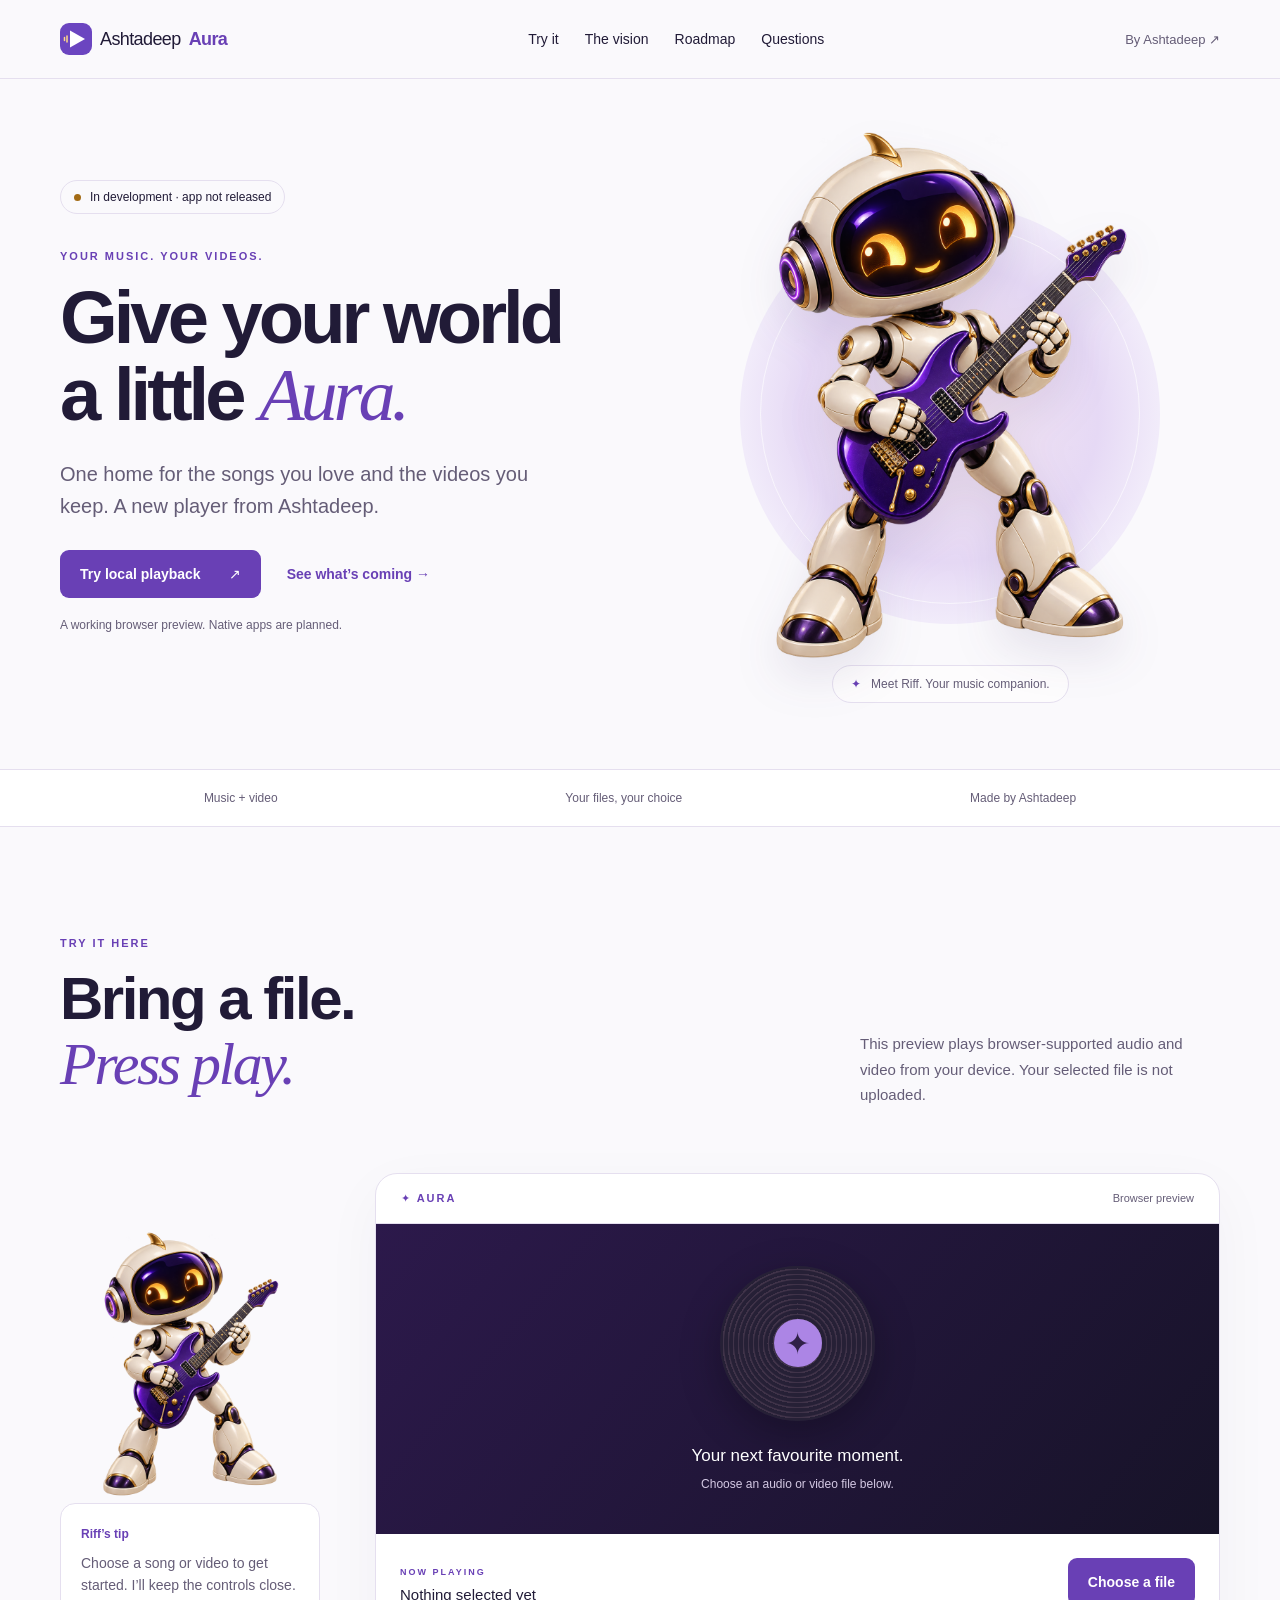
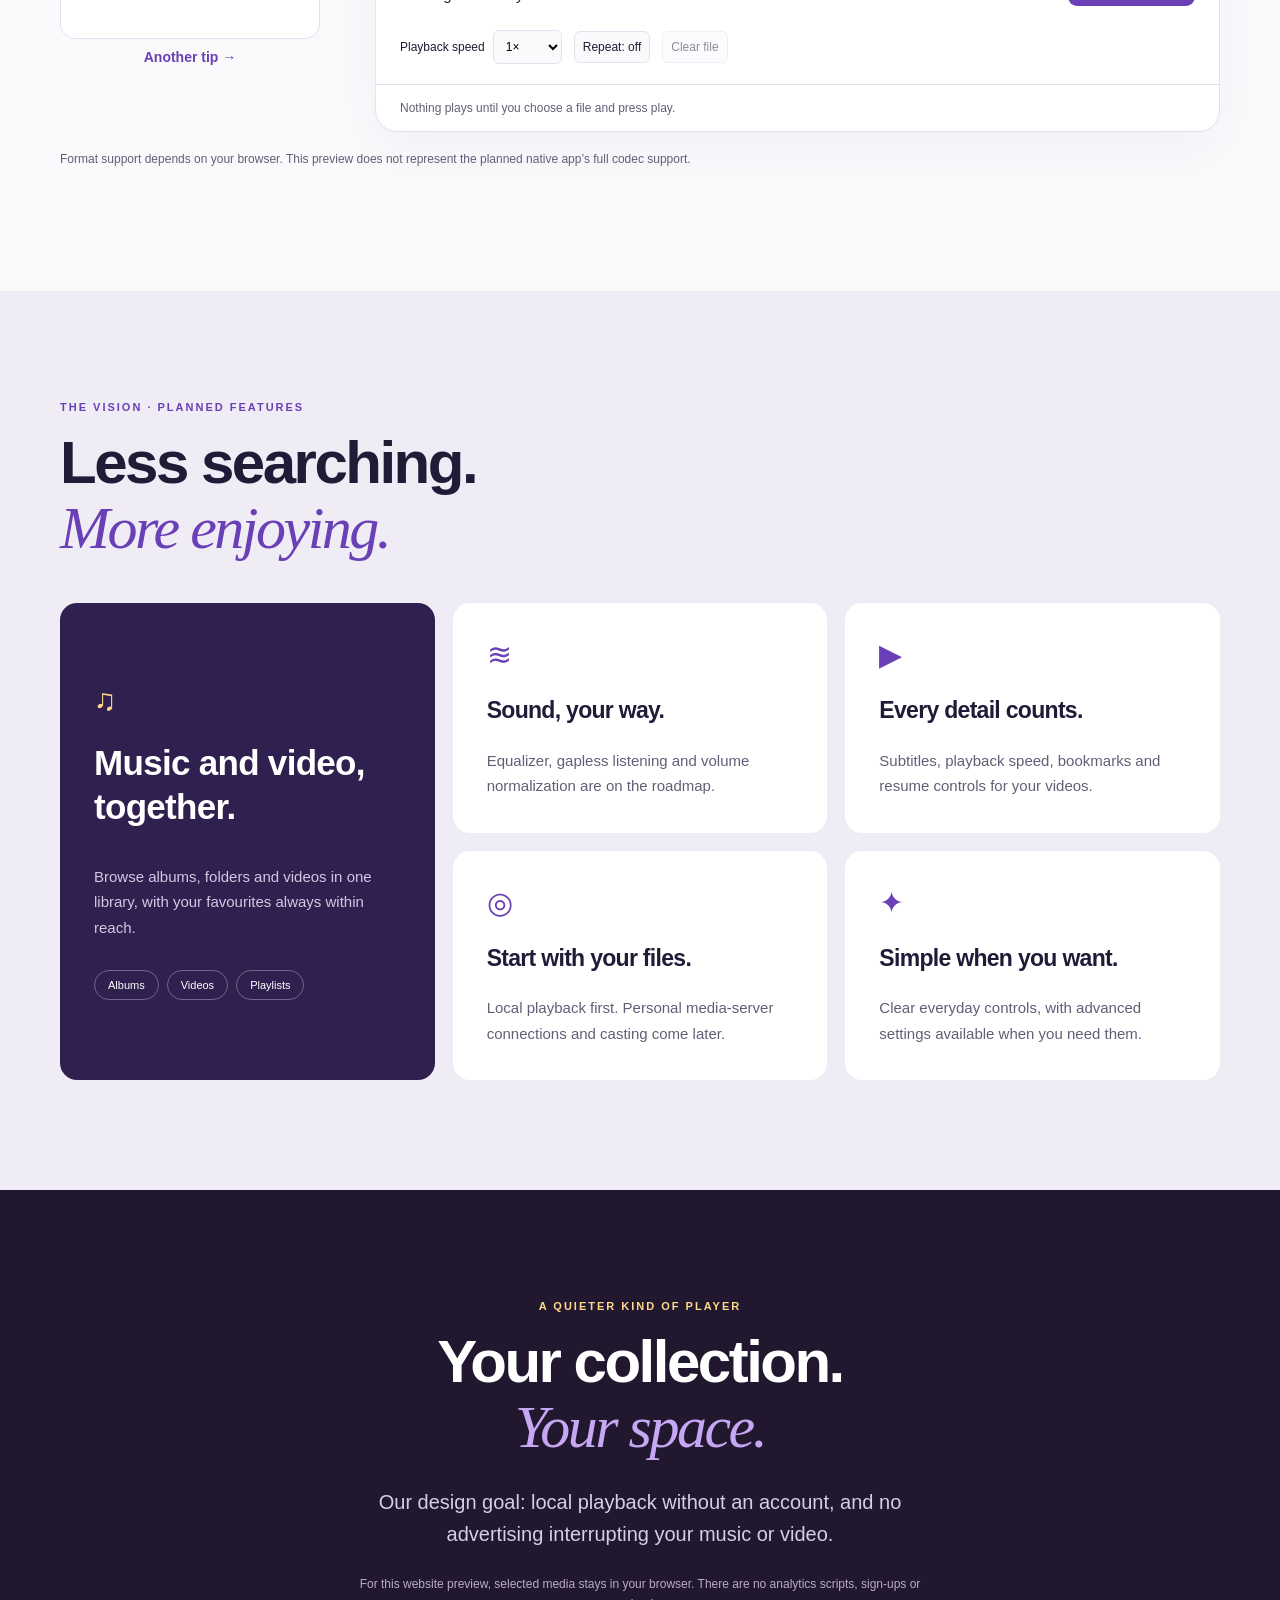
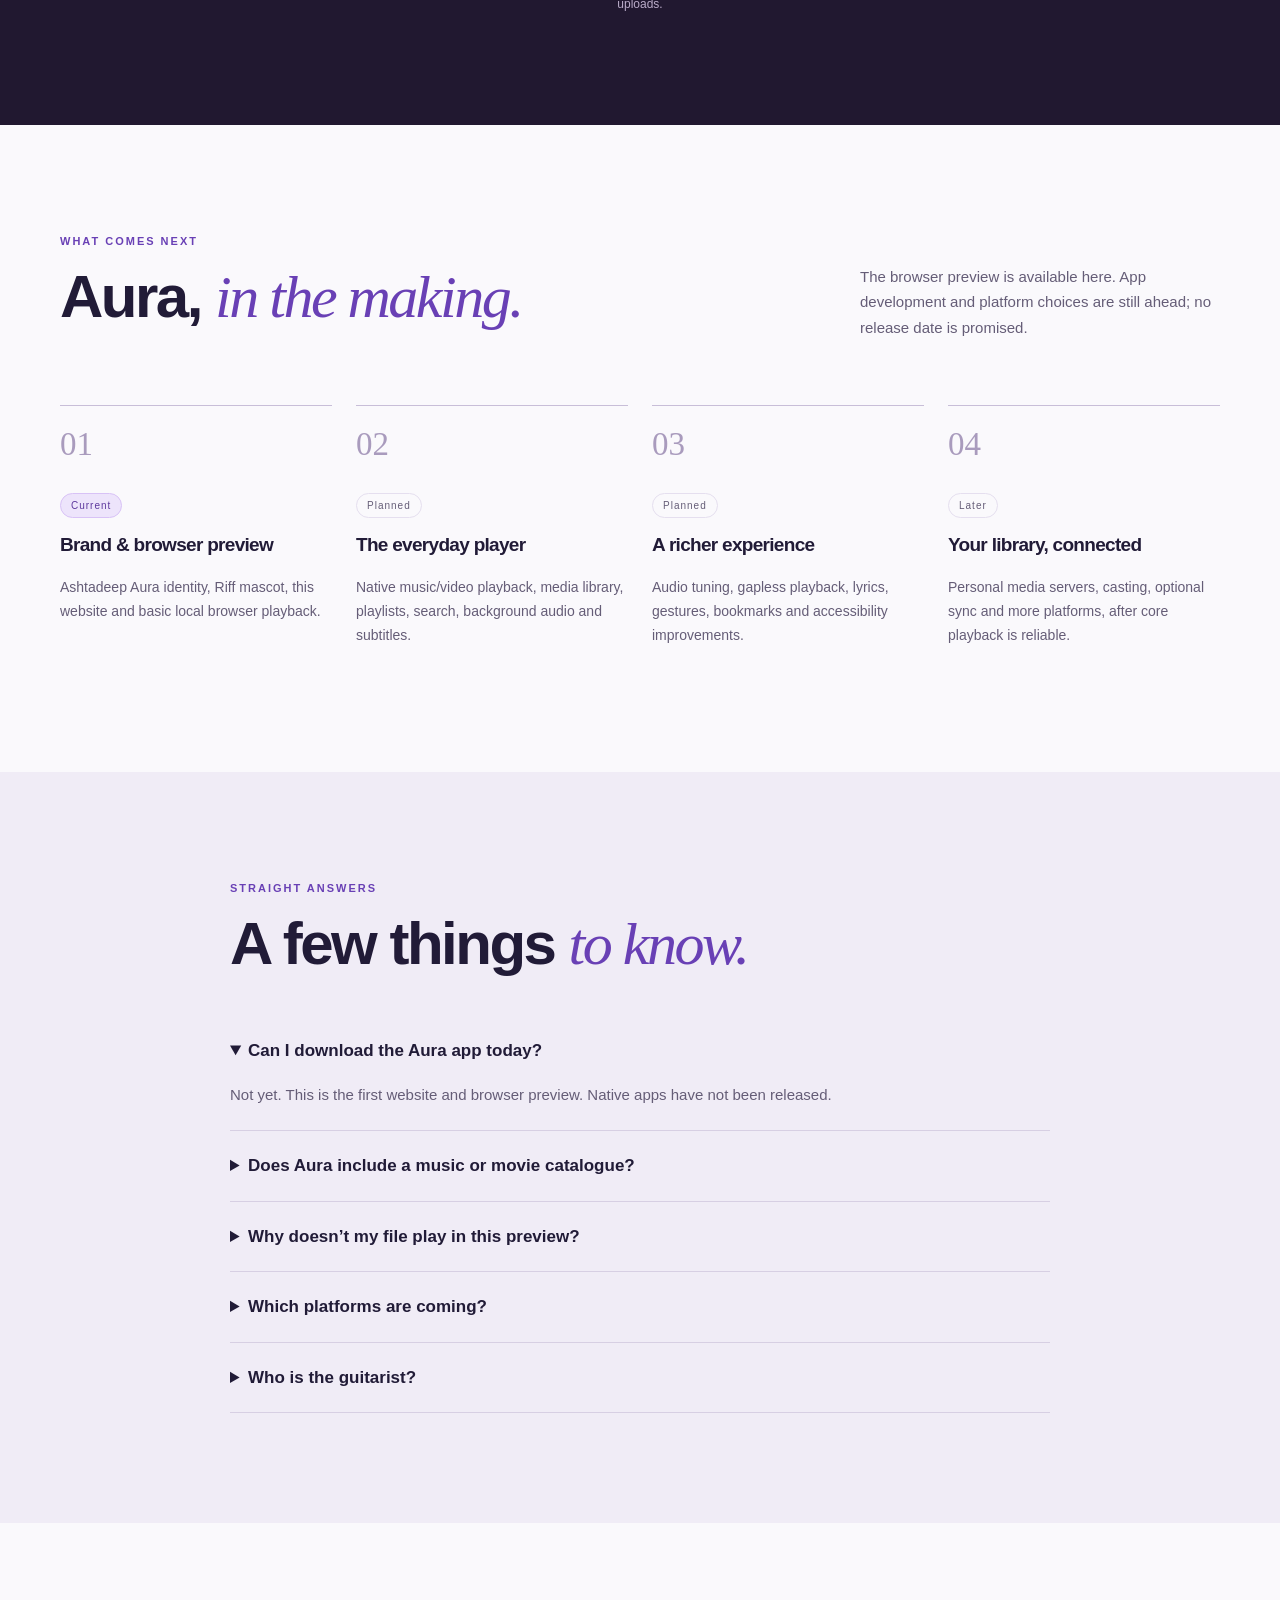
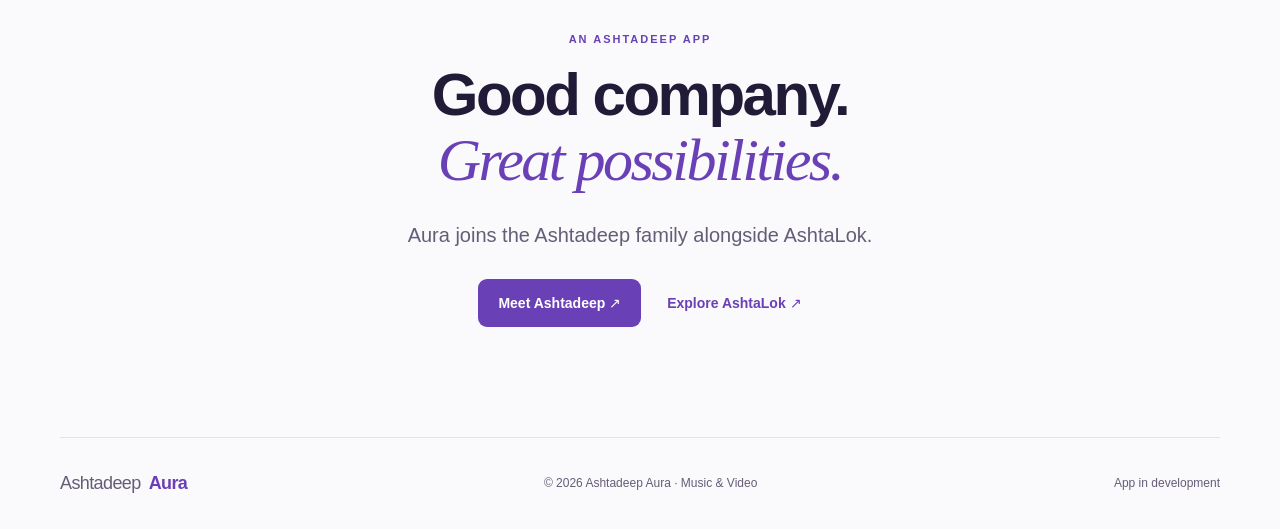
==== aura/index.html @ 4f5d156d "Publish Ashtadeep Aura website and link it from the app catalogue" ====
<!doctype html>
<html lang="en">
<head>
  <meta charset="utf-8"><meta name="viewport" content="width=device-width,initial-scale=1">
  <title>Ashtadeep Aura — Music & Video</title>
  <link rel="canonical" href="https://ashtadeep.com/aura/">
  <meta name="description" content="Meet Ashtadeep Aura, a music and video player in development. Explore the vision and try local playback in your browser.">
  <meta name="theme-color" content="#6b45c0">
  <link rel="icon" href="assets/aura-symbol.svg" type="image/svg+xml">
  <link rel="stylesheet" href="styles.css"><script src="app.js" defer></script>
</head>
<body>
<a class="skip" href="#main">Skip to content</a>
<header><nav class="wrap" aria-label="Main navigation"><a class="brand" href="#"><img src="assets/aura-symbol.svg" alt="" width="32" height="32">Ashtadeep <strong>Aura</strong></a><div class="links"><a href="#demo">Try it</a><a href="#vision">The vision</a><a href="#roadmap">Roadmap</a><a href="#faq">Questions</a></div><a class="company" href="https://ashtadeep.com/">By Ashtadeep ↗</a></nav></header>
<main id="main">
<section class="hero wrap">
  <div class="hero-copy"><p class="status"><span></span> In development · app not released</p><p class="eyebrow">YOUR MUSIC. YOUR VIDEOS.</p><h1>Give your world<br>a little <em>Aura.</em></h1><p class="lead">One home for the songs you love and the videos you keep. A new player from Ashtadeep.</p><div class="actions"><a class="button" href="#demo">Try local playback <span>↗</span></a><a class="text-link" href="#roadmap">See what’s coming →</a></div><p class="caption">A working browser preview. Native apps are planned.</p></div>
  <figure class="hero-art"><div class="orbit" aria-hidden="true"></div><img src="assets/riff-mascot.png" alt="Riff, Aura’s friendly violet-and-ivory robot mascot, holding an electric guitar" width="1024" height="1536"><figcaption><span class="spark">✦</span> Meet Riff. Your music companion.</figcaption></figure>
</section>
<div class="ribbon"><div class="wrap"><span>Music + video</span><span>Your files, your choice</span><span>Made by Ashtadeep</span></div></div>
<section id="demo" class="section wrap">
  <div class="section-heading"><div><p class="eyebrow">TRY IT HERE</p><h2>Bring a file.<br><em>Press play.</em></h2></div><p>This preview plays browser-supported audio and video from your device. Your selected file is not uploaded.</p></div>
  <div class="demo-layout"><aside class="coach"><img src="assets/riff-mascot.png" alt="" width="1024" height="1536" loading="lazy"><div class="speech"><b>Riff’s tip</b><p id="tip" aria-live="polite">Choose a song or video to get started. I’ll keep the controls close.</p></div><button id="next-tip" class="text-link" type="button">Another tip →</button></aside>
  <div class="player"><div class="player-top"><span class="mini-brand">✦ AURA</span><span class="preview-label">Browser preview</span></div><div class="media-stage"><div id="empty"><div class="record" aria-hidden="true"><span>✦</span></div><p>Your next favourite moment.</p><span>Choose an audio or video file below.</span></div><video id="media" controls playsinline preload="metadata" hidden aria-label="Local music and video player"></video></div><div class="player-bottom"><div><span class="eyebrow">NOW PLAYING</span><p id="filename">Nothing selected yet</p></div><label class="button file-label">Choose a file<input id="file" type="file" accept="audio/*,video/*,.mkv,.flac,.opus,.webm,.m4a,.mp4,.mp3,.wav,.ogg"></label></div><div class="player-options"><label>Playback speed <select id="speed"><option value="0.5">0.5×</option><option value="0.75">0.75×</option><option value="1" selected>1×</option><option value="1.25">1.25×</option><option value="1.5">1.5×</option><option value="2">2×</option></select></label><button id="loop" type="button" aria-pressed="false">Repeat: off</button><button id="clear" type="button" disabled>Clear file</button></div><p id="feedback" class="feedback" role="status">Nothing plays until you choose a file and press play.</p></div></div>
  <p class="caption">Format support depends on your browser. This preview does not represent the planned native app’s full codec support.</p>
</section>
<section id="vision" class="section tinted"><div class="wrap"><p class="eyebrow">THE VISION · PLANNED FEATURES</p><h2>Less searching.<br><em>More enjoying.</em></h2><div class="feature-grid"><article class="feature wide"><span class="feature-icon">♫</span><h3>Music and video,<br>together.</h3><p>Browse albums, folders and videos in one library, with your favourites always within reach.</p><div class="pills"><span>Albums</span><span>Videos</span><span>Playlists</span></div></article><article class="feature"><span class="feature-icon">≋</span><h3>Sound, your way.</h3><p>Equalizer, gapless listening and volume normalization are on the roadmap.</p></article><article class="feature"><span class="feature-icon">▶</span><h3>Every detail counts.</h3><p>Subtitles, playback speed, bookmarks and resume controls for your videos.</p></article><article class="feature"><span class="feature-icon">◎</span><h3>Start with your files.</h3><p>Local playback first. Personal media-server connections and casting come later.</p></article><article class="feature"><span class="feature-icon">✦</span><h3>Simple when you want.</h3><p>Clear everyday controls, with advanced settings available when you need them.</p></article></div></div></section>
<section class="section night"><div class="wrap privacy"><p class="eyebrow">A QUIETER KIND OF PLAYER</p><h2>Your collection.<br><em>Your space.</em></h2><p class="lead">Our design goal: local playback without an account, and no advertising interrupting your music or video.</p><p class="caption">For this website preview, selected media stays in your browser. There are no analytics scripts, sign-ups or uploads.</p></div></section>
<section id="roadmap" class="section wrap"><div class="section-heading"><div><p class="eyebrow">WHAT COMES NEXT</p><h2>Aura, <em>in the making.</em></h2></div><p>The browser preview is available here. App development and platform choices are still ahead; no release date is promised.</p></div><ol class="timeline"><li><span class="phase">01</span><div><span class="badge current">Current</span><h3>Brand & browser preview</h3><p>Ashtadeep Aura identity, Riff mascot, this website and basic local browser playback.</p></div></li><li><span class="phase">02</span><div><span class="badge">Planned</span><h3>The everyday player</h3><p>Native music/video playback, media library, playlists, search, background audio and subtitles.</p></div></li><li><span class="phase">03</span><div><span class="badge">Planned</span><h3>A richer experience</h3><p>Audio tuning, gapless playback, lyrics, gestures, bookmarks and accessibility improvements.</p></div></li><li><span class="phase">04</span><div><span class="badge">Later</span><h3>Your library, connected</h3><p>Personal media servers, casting, optional sync and more platforms, after core playback is reliable.</p></div></li></ol></section>
<section id="faq" class="section tinted"><div class="wrap faq"><p class="eyebrow">STRAIGHT ANSWERS</p><h2>A few things <em>to know.</em></h2><details open><summary>Can I download the Aura app today?</summary><p>Not yet. This is the first website and browser preview. Native apps have not been released.</p></details><details><summary>Does Aura include a music or movie catalogue?</summary><p>No catalogue is provided. The starting point is playing your own files. Connections to your personal media sources are planned.</p></details><details><summary>Why doesn’t my file play in this preview?</summary><p>Browsers support different codecs and containers. Try an MP3 audio file or an MP4 video with H.264 video and AAC audio. Native app format support will be defined and tested separately.</p></details><details><summary>Which platforms are coming?</summary><p>Android is the recommended first platform. Desktop and iOS are proposed follow-ups; the launch order is not confirmed.</p></details><details><summary>Who is the guitarist?</summary><p>Meet Riff: the original robot mascot created for Ashtadeep Aura. Violet headphones, warm golden eyes, and an electric guitar.</p></details></div></section>
<section class="section wrap closing"><p class="eyebrow">AN ASHTADEEP APP</p><h2>Good company.<br><em>Great possibilities.</em></h2><p class="lead">Aura joins the Ashtadeep family alongside AshtaLok.</p><div class="actions"><a class="button" href="https://ashtadeep.com/">Meet Ashtadeep ↗</a><a class="text-link" href="https://ashtalok.ashtadeep.com/">Explore AshtaLok ↗</a></div></section>
</main><footer class="wrap"><a class="brand" href="#">Ashtadeep <strong>Aura</strong></a><p>© 2026 Ashtadeep Aura · Music & Video</p><a href="#roadmap">App in development</a></footer>
</body></html>
---- aura/styles.css ----
:root{--ink:#211b37;--muted:#655d77;--purple:#6940b5;--paper:#faf9fc;--line:#e5dfef;--gold:#ffd788;font-family:Arial,Helvetica,sans-serif;color:var(--ink);background:var(--paper);font-synthesis:none}*{box-sizing:border-box}html{scroll-behavior:smooth;scroll-padding-top:95px}body{margin:0}a{color:inherit;text-decoration:none}button,input,select{font:inherit}button,a,label,summary{-webkit-tap-highlight-color:transparent}button,summary{cursor:pointer}img{max-width:100%;height:auto}button:disabled{cursor:default;opacity:.5}:focus-visible{outline:3px solid #975c13;outline-offset:5px}button{color:inherit}.wrap{width:min(1160px,calc(100% - 64px));margin:auto}.skip{position:absolute;left:-1000px;background:white;padding:12px;z-index:20}.skip:focus{left:12px}header{position:sticky;top:0;background:rgba(250,249,252,.95);border-bottom:1px solid var(--line);z-index:10}nav{min-height:78px;display:flex;align-items:center;justify-content:space-between;gap:24px}.brand{display:flex;align-items:center;gap:8px;font-size:18px;letter-spacing:-.6px}.brand strong{color:var(--purple)}.links{display:flex;gap:26px;font-size:14px}.links a:hover,.text-link:hover,.company:hover{color:var(--purple);text-decoration:underline}.company{font-size:13px;color:var(--muted)}.hero{display:grid;grid-template-columns:1.15fr 1fr;align-items:center;min-height:690px;padding-top:40px;padding-bottom:60px}.status{display:inline-flex;align-items:center;gap:9px;font-size:12px;border:1px solid var(--line);padding:9px 13px;border-radius:30px;margin:0 0 36px}.status span{width:7px;height:7px;background:#a36b15;border-radius:50%}.eyebrow{font-size:11px;font-weight:700;letter-spacing:2px;color:var(--purple);margin-bottom:18px}h1,h2,h3,p{margin-top:0}h1{font-size:clamp(48px,5.8vw,80px);line-height:1.03;letter-spacing:-4px;margin-bottom:25px}em{font-family:Georgia,'Times New Roman',serif;font-weight:400;color:var(--purple)}.lead{font-size:20px;line-height:1.6;color:var(--muted);max-width:480px}.actions{display:flex;gap:26px;align-items:center;flex-wrap:wrap;margin-top:28px}.button{display:inline-flex;align-items:center;justify-content:center;gap:28px;border:0;border-radius:9px;background:var(--purple);color:white;font-size:14px;font-weight:600;padding:16px 20px;cursor:pointer}.button:hover{background:#51318f}.text-link{border:0;background:none;padding:10px 0;font-size:14px;font-weight:600;color:var(--purple)}.caption{color:var(--muted);font-size:12px;line-height:1.65;margin-top:18px}.hero-art{position:relative;isolation:isolate;text-align:center;margin:0;align-self:stretch;display:flex;align-items:center;justify-content:center;flex-direction:column}.hero-art>img{position:relative;width:370px;max-height:540px;object-fit:contain;filter:drop-shadow(0 20px 22px #3d24611a)}.orbit{position:absolute;width:420px;height:420px;max-width:100%;border-radius:50%;background:radial-gradient(circle,#f6e8f2 0,#e6d9f5 50%,#f1ebfa 70%);z-index:-1}.orbit:after{content:'';position:absolute;inset:20px;border:1px solid #fff9;border-radius:50%}.hero-art figcaption{font-size:12px;color:var(--muted);background:#fff9;border:1px solid var(--line);border-radius:30px;padding:11px 18px}.spark{color:var(--purple);margin-right:7px}.ribbon{border-block:1px solid var(--line);background:white}.ribbon .wrap{display:flex;justify-content:space-around;padding:21px 0;font-size:12px;color:var(--muted)}.section{padding-top:110px;padding-bottom:110px}h2{font-size:clamp(34px,4.7vw,60px);line-height:1.08;letter-spacing:-2.5px;margin-bottom:26px}h3{font-size:23px;letter-spacing:-.7px;line-height:1.25}.section-heading{display:flex;align-items:flex-end;justify-content:space-between;gap:40px;margin-bottom:50px}.section-heading>p{max-width:360px;line-height:1.7;color:var(--muted);font-size:15px}.demo-layout{display:grid;grid-template-columns:260px 1fr;gap:55px;align-items:center}.coach{text-align:center}.coach img{height:270px;width:auto;object-fit:contain}.speech{background:white;border:1px solid var(--line);padding:20px;text-align:left;border-radius:15px;position:relative}.speech b{color:var(--purple);font-size:12px}.speech p{font-size:14px;color:var(--muted);line-height:1.6;margin:10px 0 0;min-height:66px}.player{border:1px solid var(--line);border-radius:22px;overflow:hidden;background:white;box-shadow:0 18px 60px #3524550a}.player-top{padding:18px 25px;display:flex;justify-content:space-between;border-bottom:1px solid var(--line);font-size:11px}.mini-brand{font-weight:700;letter-spacing:2px;color:var(--purple)}.preview-label{color:var(--muted)}.media-stage{min-height:310px;background:linear-gradient(130deg,#2c194b,#171328);display:grid;place-items:center;color:white;text-align:center;padding:20px}.media-stage video{width:100%;max-height:360px}.media-stage video[hidden]{display:none}#empty p{font-size:17px;margin:25px 0 8px}#empty>span{font-size:12px;color:#d4c9e4}.record{width:155px;height:155px;display:grid;place-items:center;border-radius:50%;background:repeating-radial-gradient(circle,#262036 0 3px,#403349 4px 5px);margin:auto;box-shadow:0 12px 40px #0004}.record span{background:#ac85e5;width:48px;height:48px;display:grid;place-items:center;border-radius:50%;font-size:30px;color:#302047}.player-bottom{display:flex;align-items:center;justify-content:space-between;gap:20px;padding:24px}.player-bottom .eyebrow{font-size:9px}.player-bottom p{margin:7px 0 0;font-size:15px;max-width:320px;overflow-wrap:anywhere}.file-label{position:relative;flex-shrink:0}.file-label input{position:absolute;inset:0;width:100%;height:100%;opacity:0;cursor:pointer}.file-label:focus-within{outline:3px solid #975c13;outline-offset:4px}.player-options{display:flex;gap:12px;flex-wrap:wrap;padding:0 24px 20px;font-size:12px;align-items:center}.player-options label{display:flex;align-items:center;gap:8px}.player-options select,.player-options button{border:1px solid var(--line);border-radius:6px;background:var(--paper);padding:8px}.feedback{font-size:12px;color:var(--muted);margin:0;padding:14px 24px;border-top:1px solid var(--line);line-height:1.5}.tinted{background:#f0ecf6}.feature-grid{display:grid;grid-template-columns:repeat(3,1fr);gap:18px;margin-top:42px}.feature{background:white;border-radius:17px;padding:34px;min-height:220px}.feature p{color:var(--muted);font-size:15px;line-height:1.7;margin:0}.feature.wide{grid-row:span 2;background:#30204f;color:white;display:flex;flex-direction:column;justify-content:center}.feature.wide h3{font-size:35px}.feature.wide p{color:#d3c7e4}.feature-icon{font-size:30px;color:var(--purple);display:block;margin-bottom:24px}.wide .feature-icon{color:var(--gold)}.pills{display:flex;flex-wrap:wrap;gap:8px;margin-top:30px}.pills span{font-size:11px;border:1px solid #766387;padding:8px 13px;border-radius:20px}.night{background:#211830;color:white;text-align:center}.night em{color:#c7a7f4}.night .eyebrow{color:var(--gold)}.night .lead{margin-inline:auto;max-width:620px;color:#d7cde4}.night .caption{color:#b9abc8;max-width:580px;margin:25px auto 0}.timeline{list-style:none;padding:0;margin:0;display:grid;grid-template-columns:repeat(4,1fr);gap:24px}.timeline li{border-top:1px solid #c8bed8;padding-top:20px}.phase{font-family:Georgia,serif;font-size:33px;color:#a99bbd;display:block;margin-bottom:30px}.badge{display:inline-block;font-size:10px;letter-spacing:1px;color:var(--muted);border:1px solid var(--line);border-radius:20px;padding:6px 10px;margin-bottom:15px}.badge.current{background:#ede4fb;border-color:#d8c2f6;color:#5e399e}.timeline h3{font-size:19px}.timeline p{font-size:14px;line-height:1.7;color:var(--muted)}.faq{max-width:820px}.faq h2{margin-bottom:40px}details{border-bottom:1px solid #d7cfe3;padding:22px 0}summary{font-size:17px;font-weight:600;line-height:1.5}details p{line-height:1.75;color:var(--muted);font-size:15px;margin:18px 0 0}.closing{text-align:center}.closing .lead{margin-inline:auto}.closing .actions{justify-content:center}footer{padding:35px 0;display:flex;align-items:center;justify-content:space-between;gap:20px;border-top:1px solid var(--line);font-size:12px;color:var(--muted)}footer p{margin:0}@media(max-width:900px){.links{gap:14px}.company{display:none}.hero{grid-template-columns:1fr 1fr;min-height:600px}h1{letter-spacing:-2.5px}.hero-art>img{width:300px}.orbit{width:330px;height:330px}.demo-layout{grid-template-columns:190px 1fr;gap:24px}.coach img{height:220px}.player-bottom{align-items:flex-start}.file-label{padding:13px}.feature{padding:25px}.timeline{grid-template-columns:1fr 1fr}}@media(max-width:640px){.wrap{width:calc(100% - 36px)}nav{min-height:70px;flex-wrap:wrap;padding-block:13px;gap:12px}.brand{font-size:17px}.links{width:100%;justify-content:space-between;font-size:12px}.hero{display:flex;flex-direction:column;padding-top:45px;padding-bottom:35px;gap:30px}.hero-copy{width:100%}.status{margin-bottom:25px}h1{font-size:53px}.lead{font-size:18px}.hero-art{width:100%;min-height:365px}.hero-art>img{height:340px;width:auto}.orbit{width:300px;height:300px}.ribbon .wrap{font-size:10px;gap:10px;justify-content:space-between}.section{padding-block:70px}h2{letter-spacing:-1.6px;font-size:39px}.section-heading{display:block;margin-bottom:30px}.section-heading>p{max-width:none}.demo-layout{display:flex;flex-direction:column;gap:20px}.coach{display:grid;grid-template-columns:90px 1fr;width:100%;align-items:center;gap:12px}.coach img{height:140px;width:auto;grid-row:span 2}.speech{padding:13px}.speech p{min-height:0;font-size:12px}.coach .text-link{text-align:left;padding:0}.player{width:100%}.media-stage{min-height:250px}.player-bottom{padding:20px;flex-direction:column}.player-options{padding-inline:20px}.player-options label{width:100%}.feature-grid{grid-template-columns:1fr}.feature.wide{grid-row:auto}.feature{min-height:0}.feature.wide h3{font-size:30px}.timeline{grid-template-columns:1fr}.timeline li{display:flex;gap:28px}.phase{min-width:40px}.timeline p{margin-bottom:0}footer{align-items:flex-start;flex-direction:column}summary{font-size:16px}}@media(prefers-reduced-motion:reduce){html{scroll-behavior:auto}}
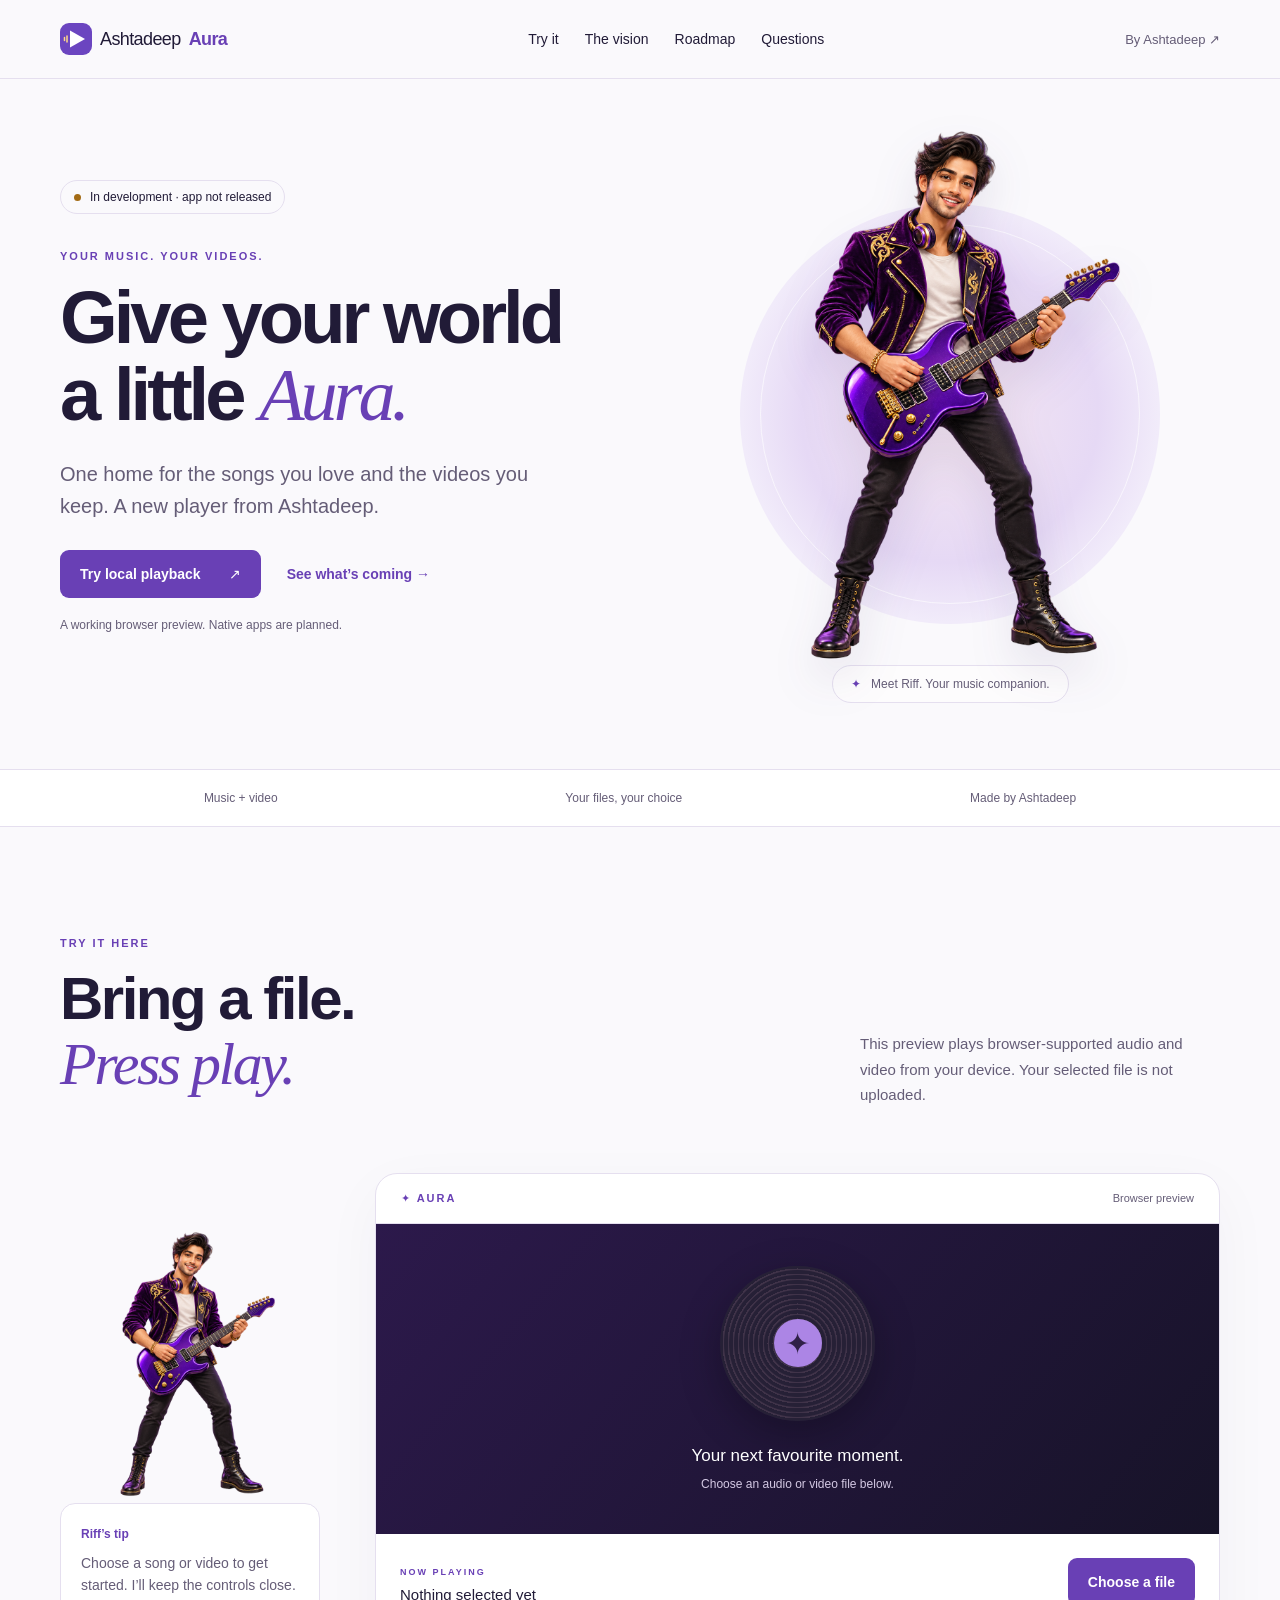
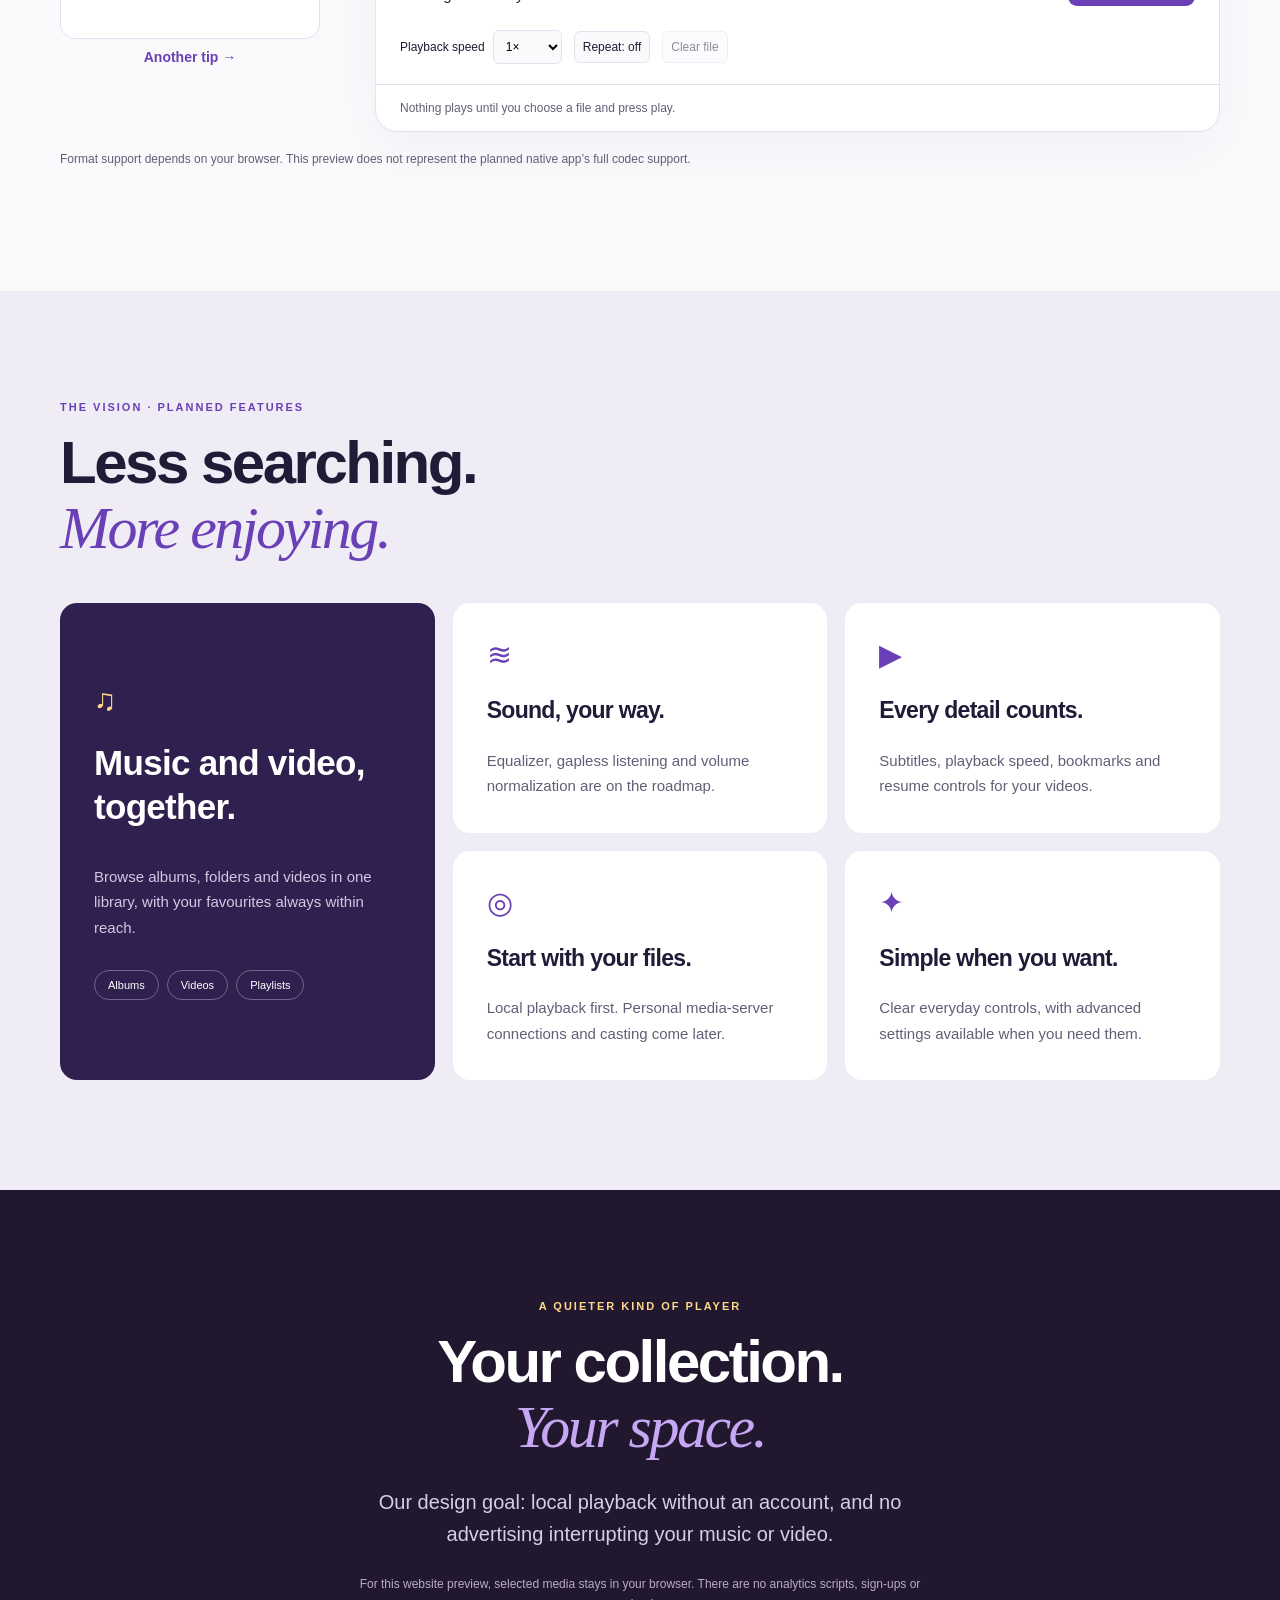
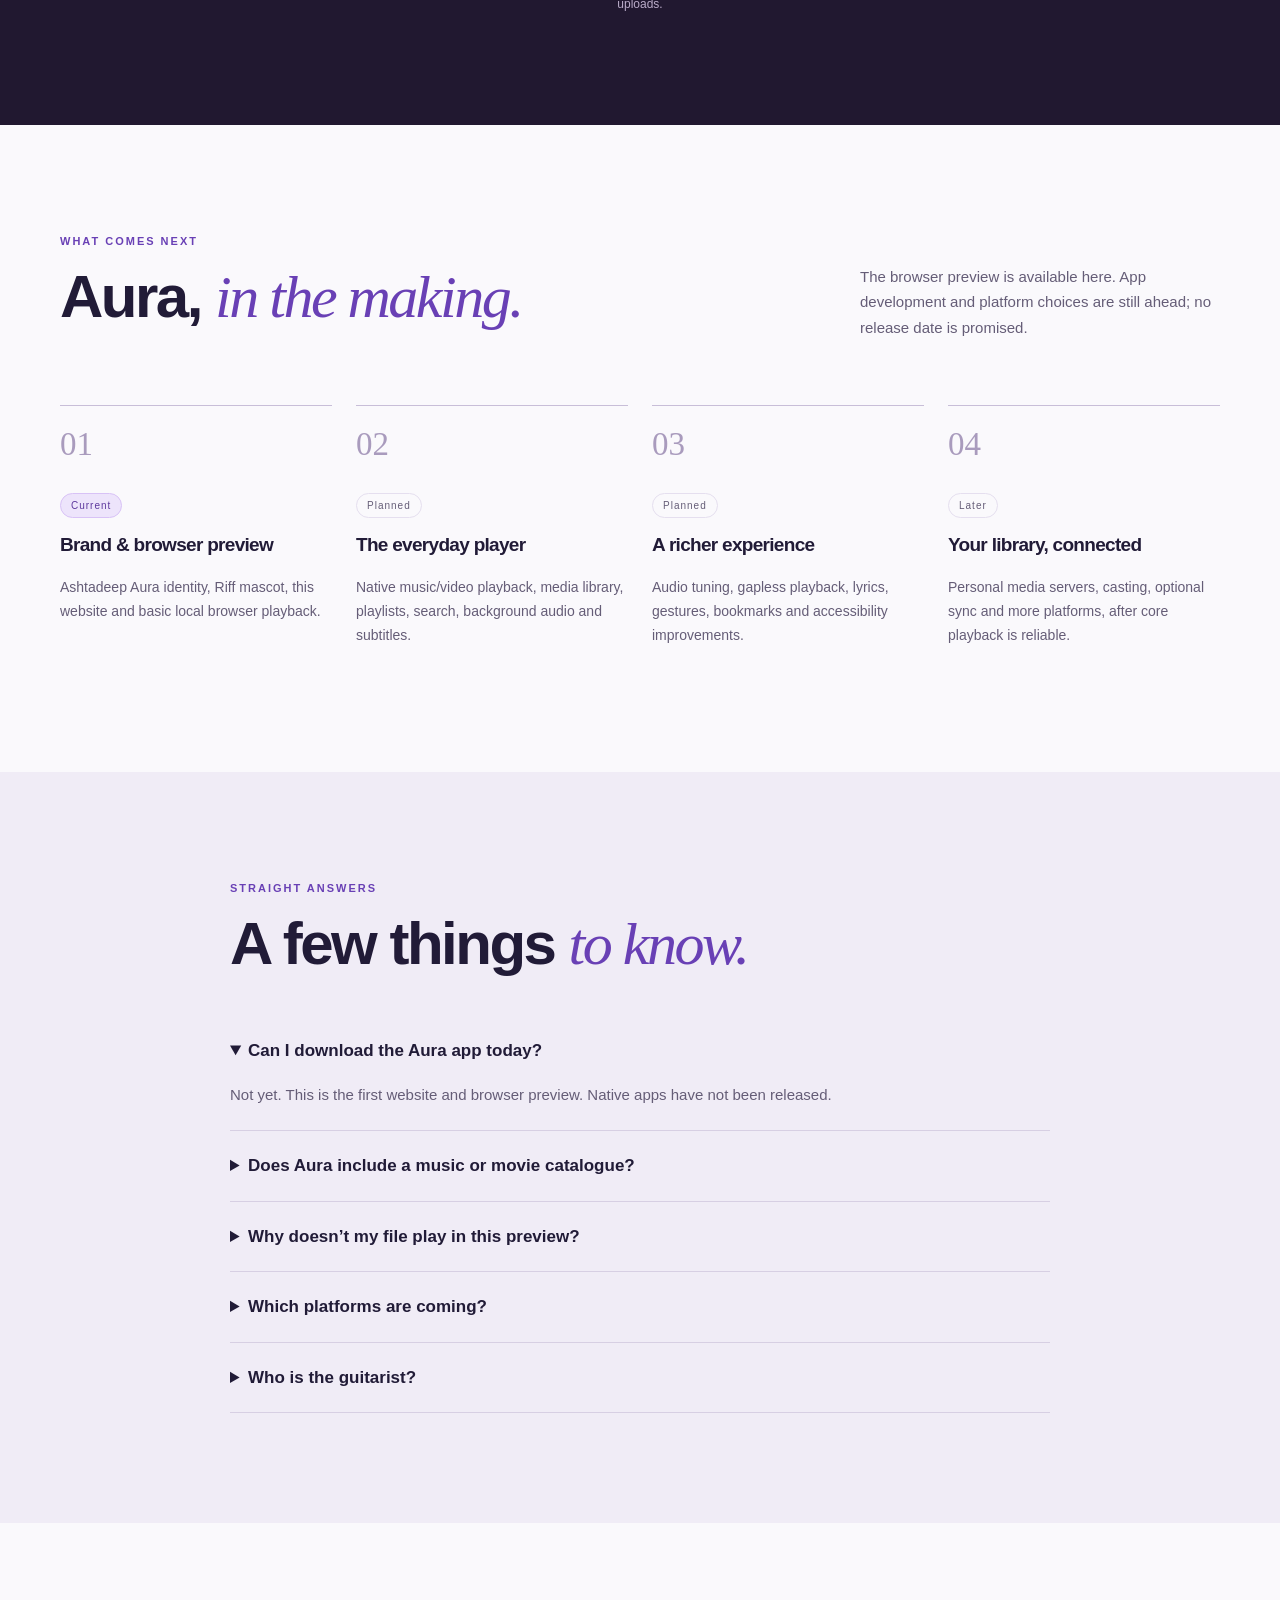
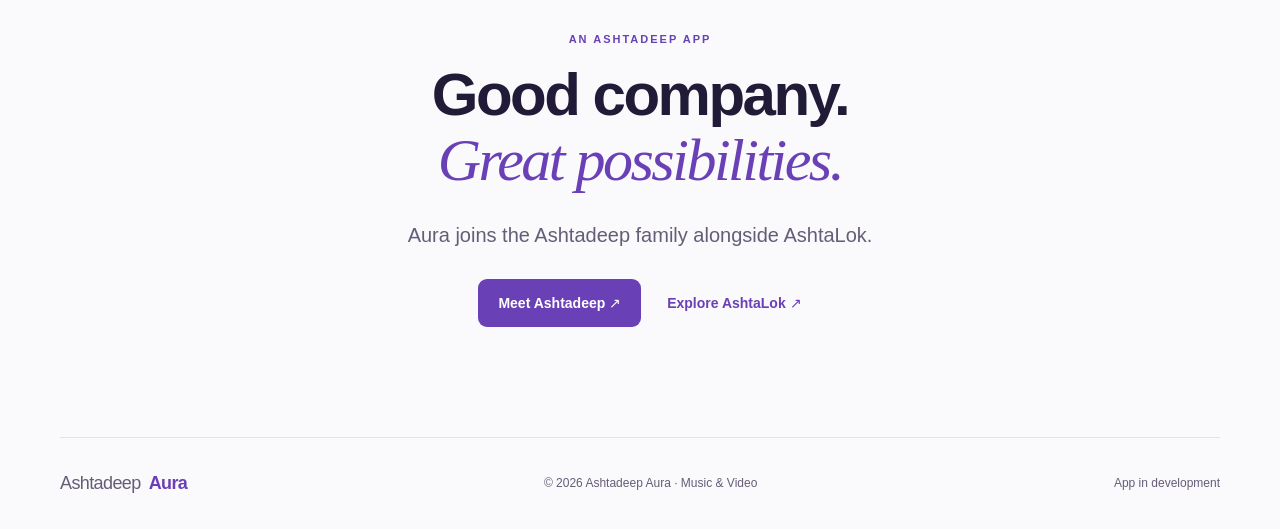
==== commit e669e3d0: "Replace Aura robot mascot with human rockstar guitarist" ====
--- a/aura/index.html
+++ b/aura/index.html
@@ -15,19 +15,19 @@
 <main id="main">
 <section class="hero wrap">
   <div class="hero-copy"><p class="status"><span></span> In development · app not released</p><p class="eyebrow">YOUR MUSIC. YOUR VIDEOS.</p><h1>Give your world<br>a little <em>Aura.</em></h1><p class="lead">One home for the songs you love and the videos you keep. A new player from Ashtadeep.</p><div class="actions"><a class="button" href="#demo">Try local playback <span>↗</span></a><a class="text-link" href="#roadmap">See what’s coming →</a></div><p class="caption">A working browser preview. Native apps are planned.</p></div>
-  <figure class="hero-art"><div class="orbit" aria-hidden="true"></div><img src="assets/riff-mascot.png" alt="Riff, Aura’s friendly violet-and-ivory robot mascot, holding an electric guitar" width="1024" height="1536"><figcaption><span class="spark">✦</span> Meet Riff. Your music companion.</figcaption></figure>
+  <figure class="hero-art"><div class="orbit" aria-hidden="true"></div><img src="assets/riff-human.png" alt="Riff, Aura’s human rockstar mascot in a violet-and-gold stage jacket, holding an electric guitar" width="1024" height="1536"><figcaption><span class="spark">✦</span> Meet Riff. Your music companion.</figcaption></figure>
 </section>
 <div class="ribbon"><div class="wrap"><span>Music + video</span><span>Your files, your choice</span><span>Made by Ashtadeep</span></div></div>
 <section id="demo" class="section wrap">
   <div class="section-heading"><div><p class="eyebrow">TRY IT HERE</p><h2>Bring a file.<br><em>Press play.</em></h2></div><p>This preview plays browser-supported audio and video from your device. Your selected file is not uploaded.</p></div>
-  <div class="demo-layout"><aside class="coach"><img src="assets/riff-mascot.png" alt="" width="1024" height="1536" loading="lazy"><div class="speech"><b>Riff’s tip</b><p id="tip" aria-live="polite">Choose a song or video to get started. I’ll keep the controls close.</p></div><button id="next-tip" class="text-link" type="button">Another tip →</button></aside>
+  <div class="demo-layout"><aside class="coach"><img src="assets/riff-human.png" alt="" width="1024" height="1536" loading="lazy"><div class="speech"><b>Riff’s tip</b><p id="tip" aria-live="polite">Choose a song or video to get started. I’ll keep the controls close.</p></div><button id="next-tip" class="text-link" type="button">Another tip →</button></aside>
   <div class="player"><div class="player-top"><span class="mini-brand">✦ AURA</span><span class="preview-label">Browser preview</span></div><div class="media-stage"><div id="empty"><div class="record" aria-hidden="true"><span>✦</span></div><p>Your next favourite moment.</p><span>Choose an audio or video file below.</span></div><video id="media" controls playsinline preload="metadata" hidden aria-label="Local music and video player"></video></div><div class="player-bottom"><div><span class="eyebrow">NOW PLAYING</span><p id="filename">Nothing selected yet</p></div><label class="button file-label">Choose a file<input id="file" type="file" accept="audio/*,video/*,.mkv,.flac,.opus,.webm,.m4a,.mp4,.mp3,.wav,.ogg"></label></div><div class="player-options"><label>Playback speed <select id="speed"><option value="0.5">0.5×</option><option value="0.75">0.75×</option><option value="1" selected>1×</option><option value="1.25">1.25×</option><option value="1.5">1.5×</option><option value="2">2×</option></select></label><button id="loop" type="button" aria-pressed="false">Repeat: off</button><button id="clear" type="button" disabled>Clear file</button></div><p id="feedback" class="feedback" role="status">Nothing plays until you choose a file and press play.</p></div></div>
   <p class="caption">Format support depends on your browser. This preview does not represent the planned native app’s full codec support.</p>
 </section>
 <section id="vision" class="section tinted"><div class="wrap"><p class="eyebrow">THE VISION · PLANNED FEATURES</p><h2>Less searching.<br><em>More enjoying.</em></h2><div class="feature-grid"><article class="feature wide"><span class="feature-icon">♫</span><h3>Music and video,<br>together.</h3><p>Browse albums, folders and videos in one library, with your favourites always within reach.</p><div class="pills"><span>Albums</span><span>Videos</span><span>Playlists</span></div></article><article class="feature"><span class="feature-icon">≋</span><h3>Sound, your way.</h3><p>Equalizer, gapless listening and volume normalization are on the roadmap.</p></article><article class="feature"><span class="feature-icon">▶</span><h3>Every detail counts.</h3><p>Subtitles, playback speed, bookmarks and resume controls for your videos.</p></article><article class="feature"><span class="feature-icon">◎</span><h3>Start with your files.</h3><p>Local playback first. Personal media-server connections and casting come later.</p></article><article class="feature"><span class="feature-icon">✦</span><h3>Simple when you want.</h3><p>Clear everyday controls, with advanced settings available when you need them.</p></article></div></div></section>
 <section class="section night"><div class="wrap privacy"><p class="eyebrow">A QUIETER KIND OF PLAYER</p><h2>Your collection.<br><em>Your space.</em></h2><p class="lead">Our design goal: local playback without an account, and no advertising interrupting your music or video.</p><p class="caption">For this website preview, selected media stays in your browser. There are no analytics scripts, sign-ups or uploads.</p></div></section>
 <section id="roadmap" class="section wrap"><div class="section-heading"><div><p class="eyebrow">WHAT COMES NEXT</p><h2>Aura, <em>in the making.</em></h2></div><p>The browser preview is available here. App development and platform choices are still ahead; no release date is promised.</p></div><ol class="timeline"><li><span class="phase">01</span><div><span class="badge current">Current</span><h3>Brand & browser preview</h3><p>Ashtadeep Aura identity, Riff mascot, this website and basic local browser playback.</p></div></li><li><span class="phase">02</span><div><span class="badge">Planned</span><h3>The everyday player</h3><p>Native music/video playback, media library, playlists, search, background audio and subtitles.</p></div></li><li><span class="phase">03</span><div><span class="badge">Planned</span><h3>A richer experience</h3><p>Audio tuning, gapless playback, lyrics, gestures, bookmarks and accessibility improvements.</p></div></li><li><span class="phase">04</span><div><span class="badge">Later</span><h3>Your library, connected</h3><p>Personal media servers, casting, optional sync and more platforms, after core playback is reliable.</p></div></li></ol></section>
-<section id="faq" class="section tinted"><div class="wrap faq"><p class="eyebrow">STRAIGHT ANSWERS</p><h2>A few things <em>to know.</em></h2><details open><summary>Can I download the Aura app today?</summary><p>Not yet. This is the first website and browser preview. Native apps have not been released.</p></details><details><summary>Does Aura include a music or movie catalogue?</summary><p>No catalogue is provided. The starting point is playing your own files. Connections to your personal media sources are planned.</p></details><details><summary>Why doesn’t my file play in this preview?</summary><p>Browsers support different codecs and containers. Try an MP3 audio file or an MP4 video with H.264 video and AAC audio. Native app format support will be defined and tested separately.</p></details><details><summary>Which platforms are coming?</summary><p>Android is the recommended first platform. Desktop and iOS are proposed follow-ups; the launch order is not confirmed.</p></details><details><summary>Who is the guitarist?</summary><p>Meet Riff: the original robot mascot created for Ashtadeep Aura. Violet headphones, warm golden eyes, and an electric guitar.</p></details></div></section>
+<section id="faq" class="section tinted"><div class="wrap faq"><p class="eyebrow">STRAIGHT ANSWERS</p><h2>A few things <em>to know.</em></h2><details open><summary>Can I download the Aura app today?</summary><p>Not yet. This is the first website and browser preview. Native apps have not been released.</p></details><details><summary>Does Aura include a music or movie catalogue?</summary><p>No catalogue is provided. The starting point is playing your own files. Connections to your personal media sources are planned.</p></details><details><summary>Why doesn’t my file play in this preview?</summary><p>Browsers support different codecs and containers. Try an MP3 audio file or an MP4 video with H.264 video and AAC audio. Native app format support will be defined and tested separately.</p></details><details><summary>Which platforms are coming?</summary><p>Android is the recommended first platform. Desktop and iOS are proposed follow-ups; the launch order is not confirmed.</p></details><details><summary>Who is the guitarist?</summary><p>Meet Riff: the original human-like rockstar mascot created for Ashtadeep Aura. A violet-and-gold stage jacket inspired by Bollywood and Hollywood, headphones, and an electric guitar.</p></details></div></section>
 <section class="section wrap closing"><p class="eyebrow">AN ASHTADEEP APP</p><h2>Good company.<br><em>Great possibilities.</em></h2><p class="lead">Aura joins the Ashtadeep family alongside AshtaLok.</p><div class="actions"><a class="button" href="https://ashtadeep.com/">Meet Ashtadeep ↗</a><a class="text-link" href="https://ashtalok.ashtadeep.com/">Explore AshtaLok ↗</a></div></section>
 </main><footer class="wrap"><a class="brand" href="#">Ashtadeep <strong>Aura</strong></a><p>© 2026 Ashtadeep Aura · Music & Video</p><a href="#roadmap">App in development</a></footer>
 </body></html>
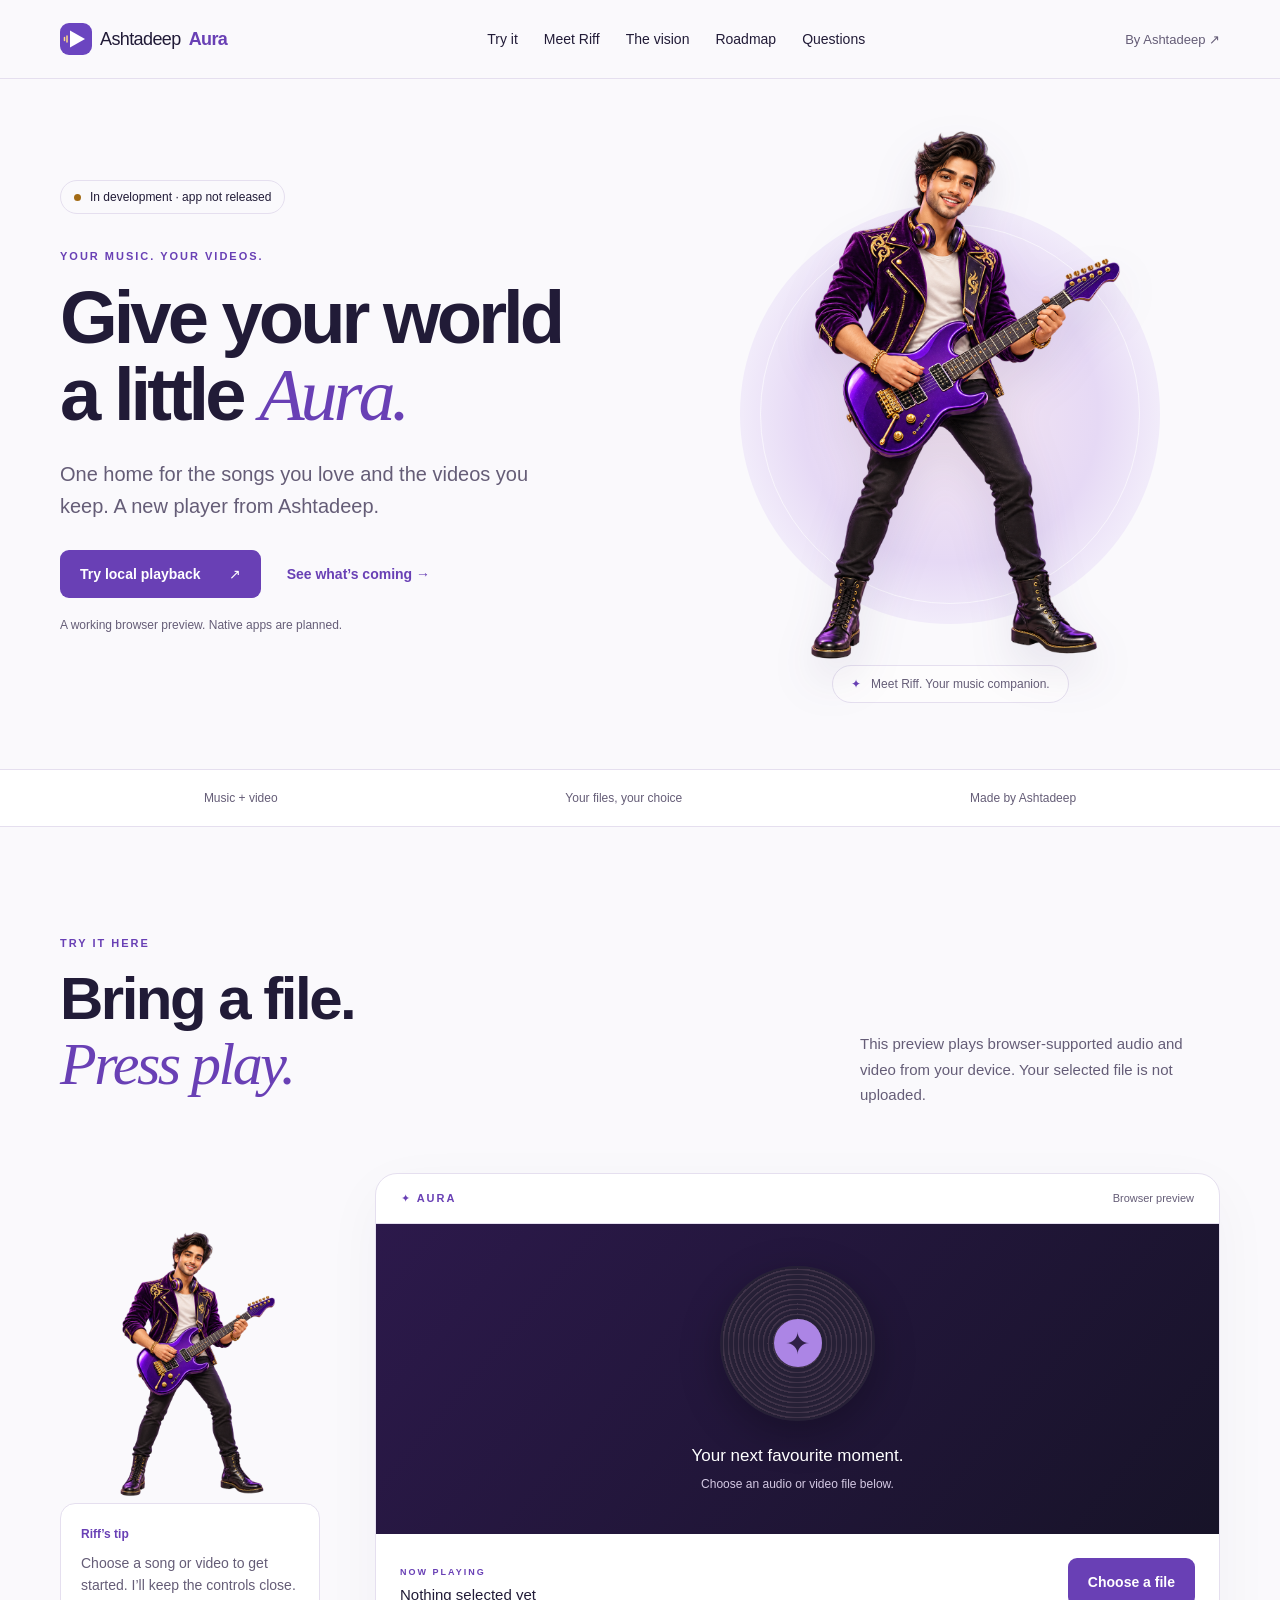
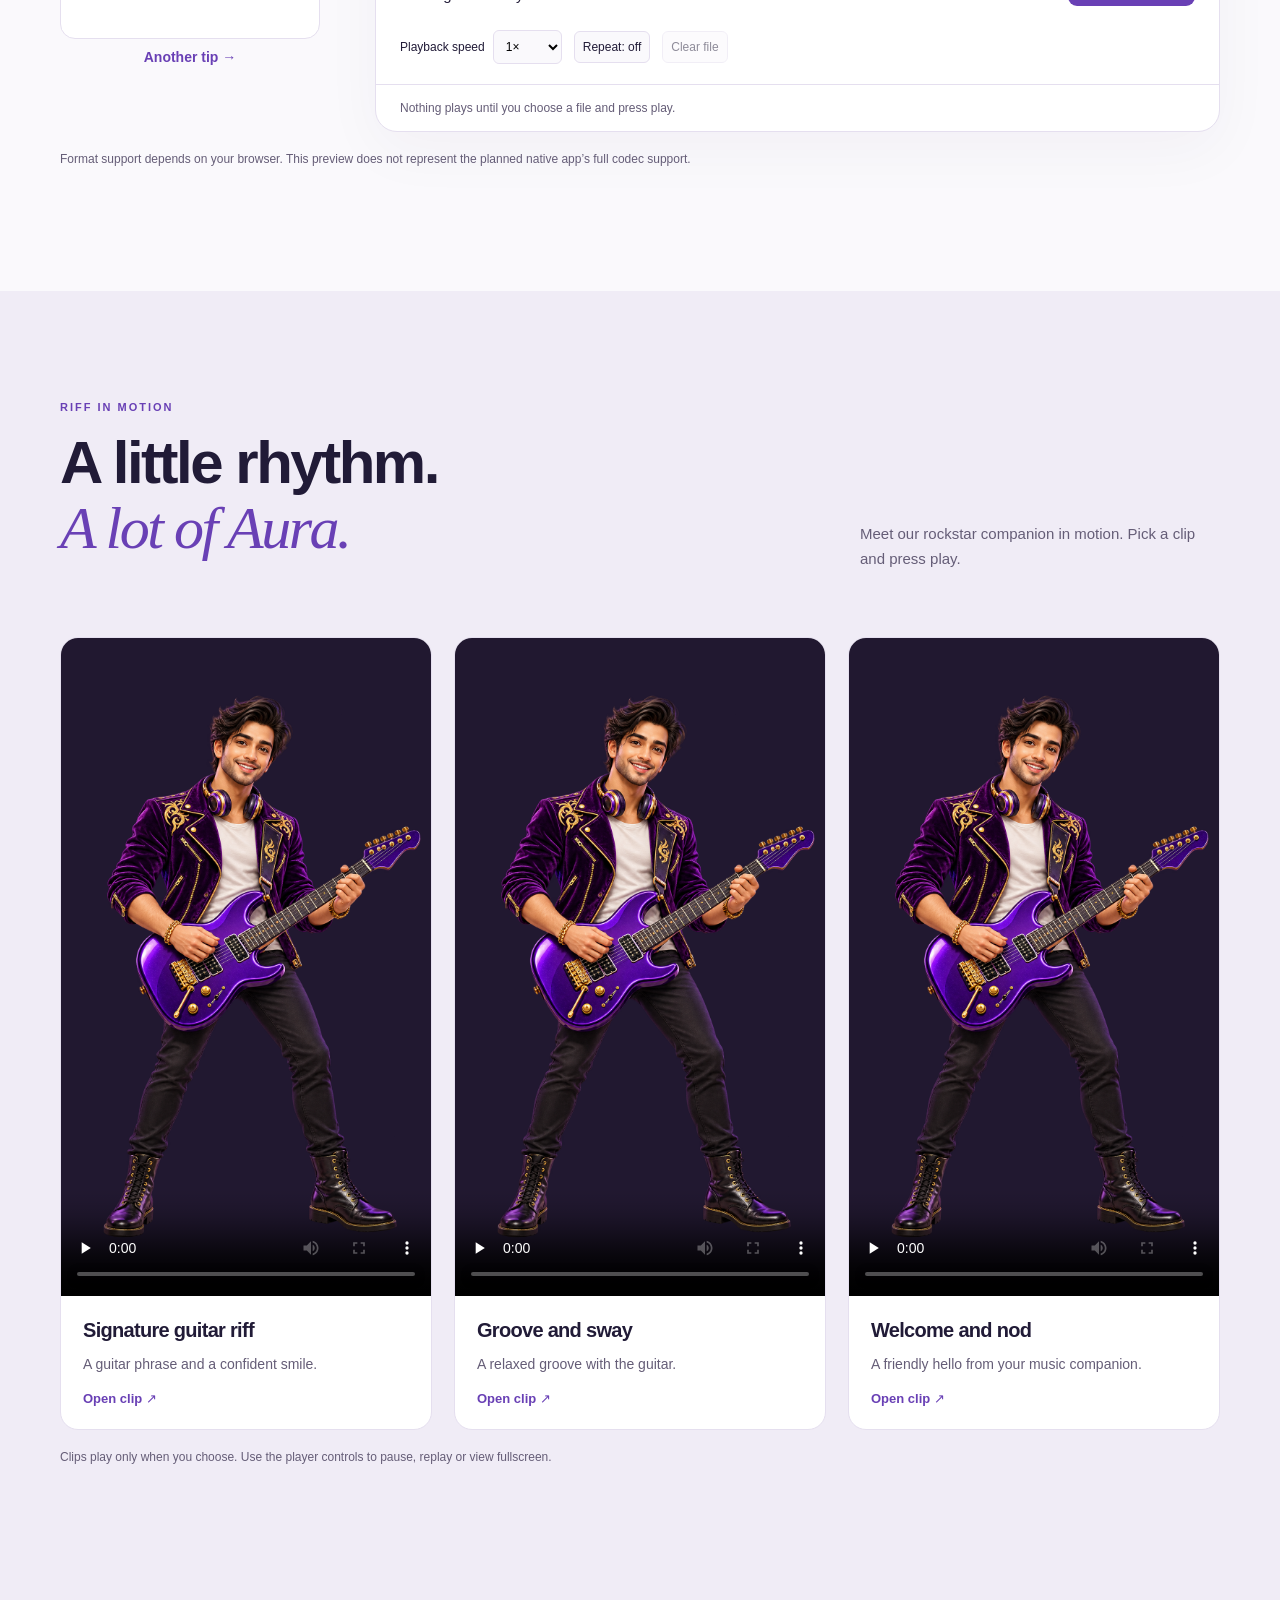
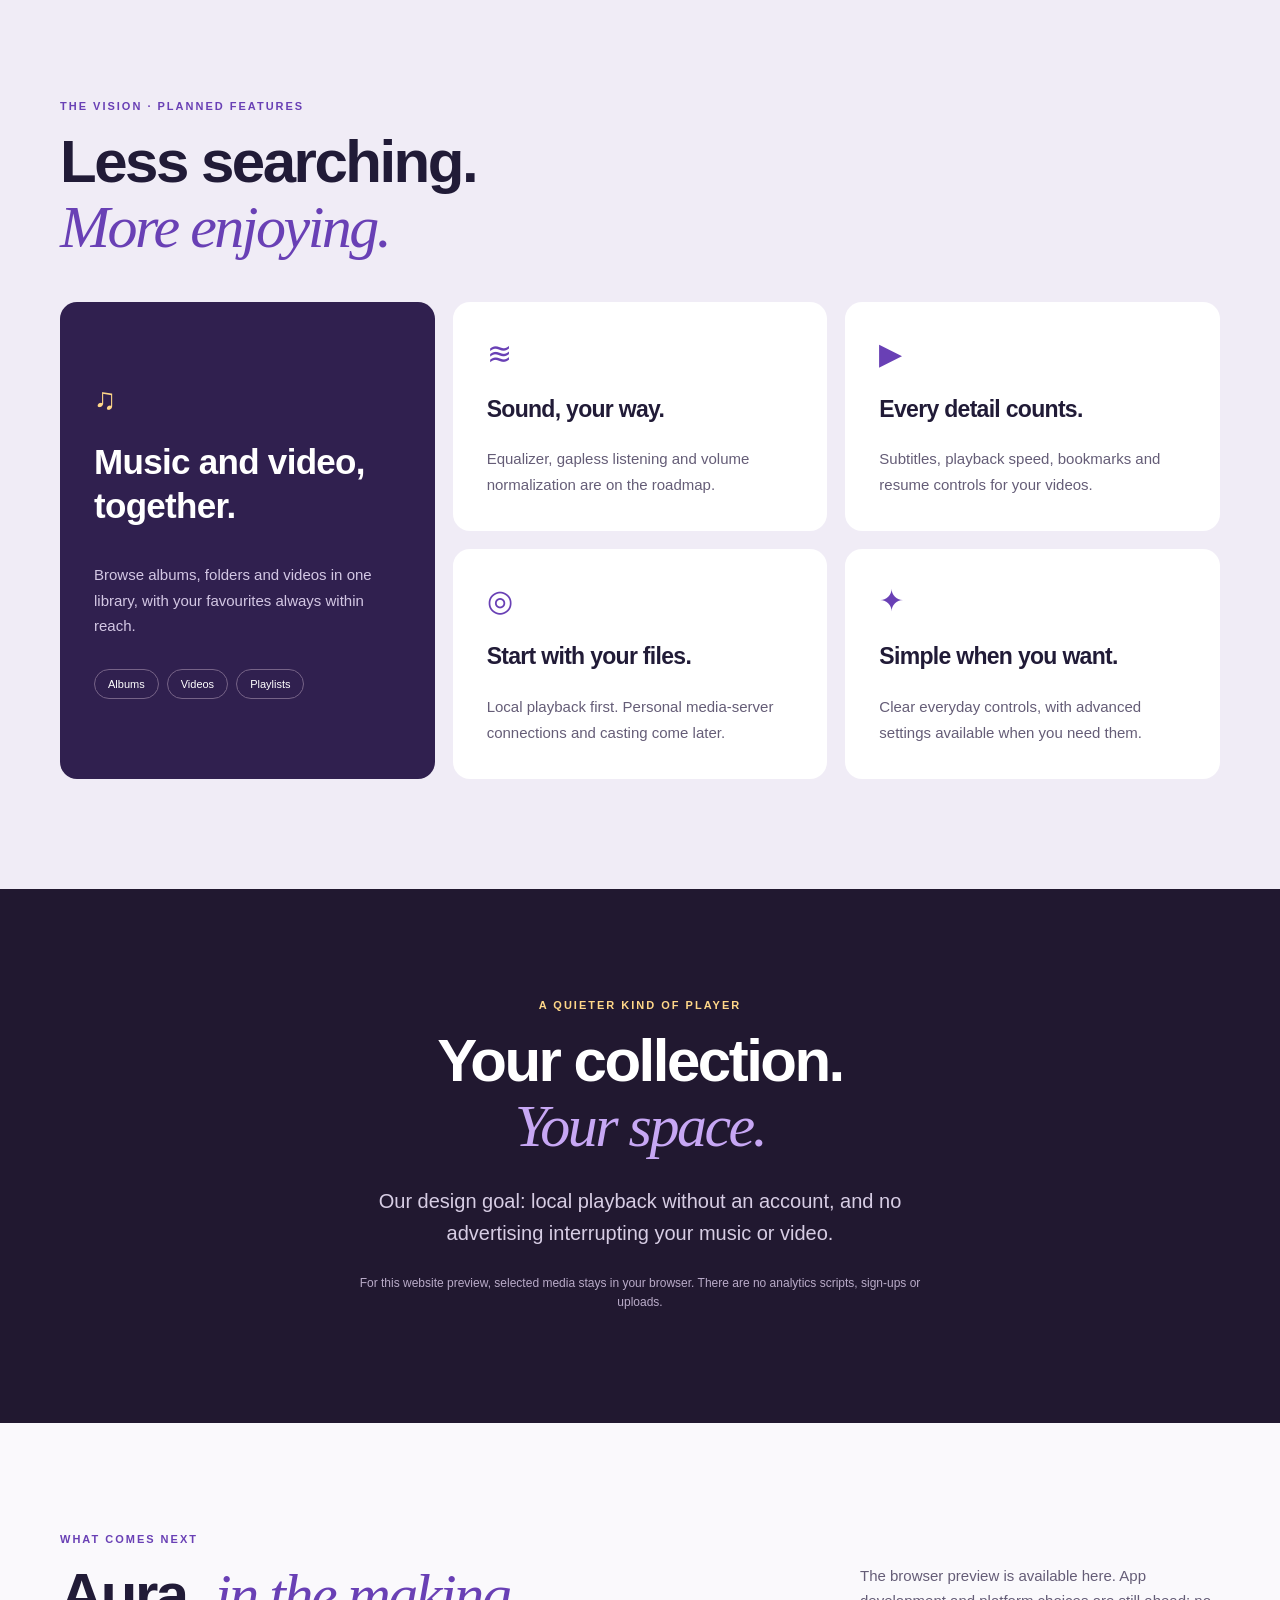
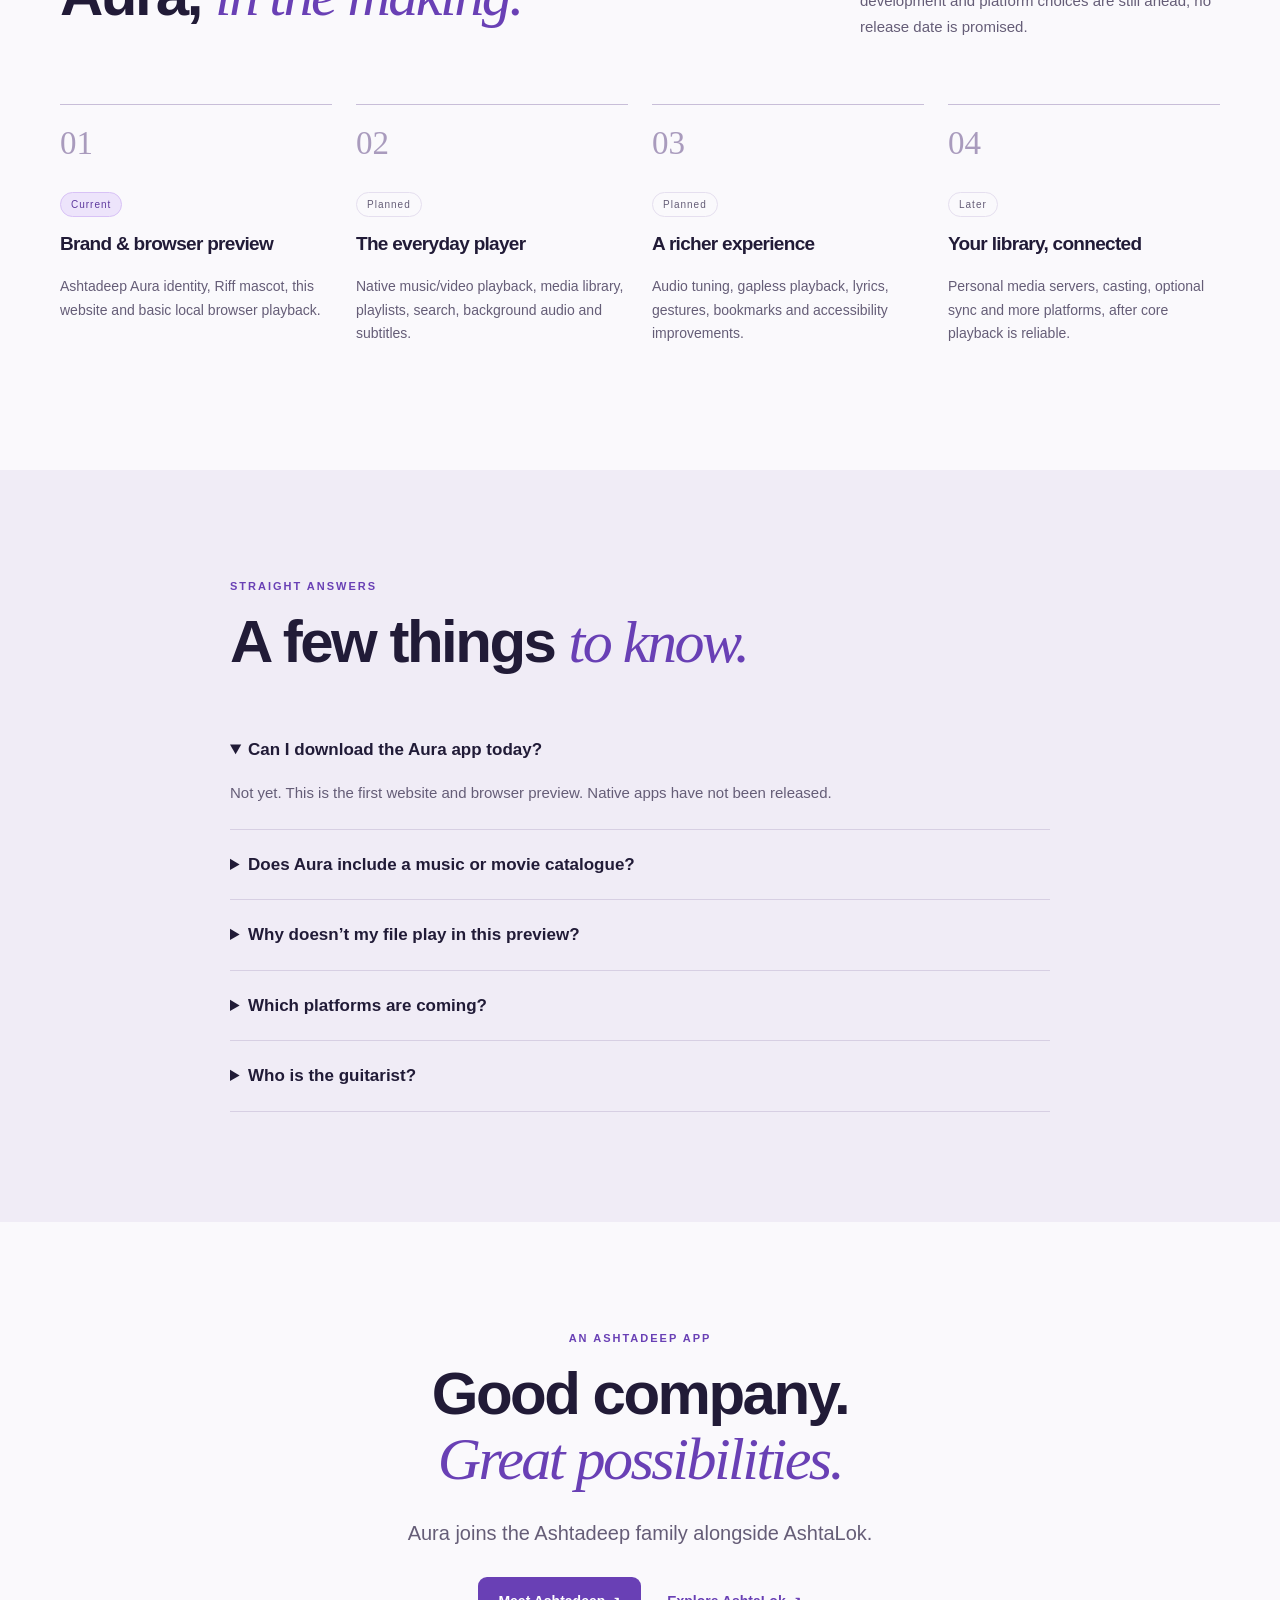
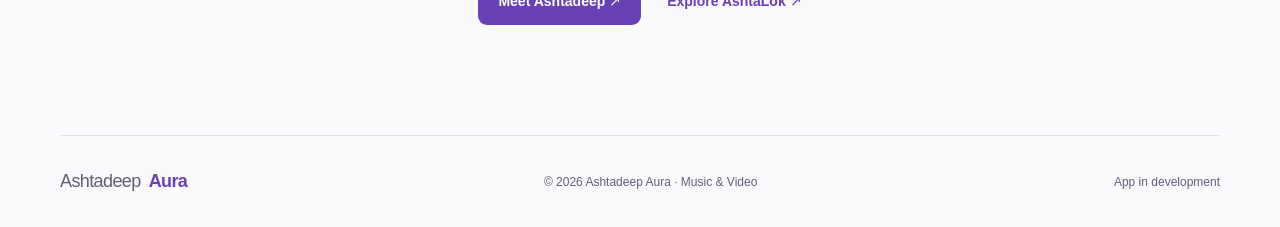
==== commit 7719940d: "Add Riff video gallery with accessible playback controls" ====
--- a/aura/index.html
+++ b/aura/index.html
@@ -3,7 +3,7 @@
 <head>
   <meta charset="utf-8"><meta name="viewport" content="width=device-width,initial-scale=1">
   <title>Ashtadeep Aura — Music & Video</title>
-  <link rel="canonical" href="https://ashtadeep.com/aura/">
+  <link rel="canonical" href="https://aura.ashtadeep.com/">
   <meta name="description" content="Meet Ashtadeep Aura, a music and video player in development. Explore the vision and try local playback in your browser.">
   <meta name="theme-color" content="#6b45c0">
   <link rel="icon" href="assets/aura-symbol.svg" type="image/svg+xml">
@@ -11,7 +11,7 @@
 </head>
 <body>
 <a class="skip" href="#main">Skip to content</a>
-<header><nav class="wrap" aria-label="Main navigation"><a class="brand" href="#"><img src="assets/aura-symbol.svg" alt="" width="32" height="32">Ashtadeep <strong>Aura</strong></a><div class="links"><a href="#demo">Try it</a><a href="#vision">The vision</a><a href="#roadmap">Roadmap</a><a href="#faq">Questions</a></div><a class="company" href="https://ashtadeep.com/">By Ashtadeep ↗</a></nav></header>
+<header><nav class="wrap" aria-label="Main navigation"><a class="brand" href="#"><img src="assets/aura-symbol.svg" alt="" width="32" height="32">Ashtadeep <strong>Aura</strong></a><div class="links"><a href="#demo">Try it</a><a href="#riff">Meet Riff</a><a href="#vision">The vision</a><a href="#roadmap">Roadmap</a><a href="#faq">Questions</a></div><a class="company" href="https://ashtadeep.com/">By Ashtadeep ↗</a></nav></header>
 <main id="main">
 <section class="hero wrap">
   <div class="hero-copy"><p class="status"><span></span> In development · app not released</p><p class="eyebrow">YOUR MUSIC. YOUR VIDEOS.</p><h1>Give your world<br>a little <em>Aura.</em></h1><p class="lead">One home for the songs you love and the videos you keep. A new player from Ashtadeep.</p><div class="actions"><a class="button" href="#demo">Try local playback <span>↗</span></a><a class="text-link" href="#roadmap">See what’s coming →</a></div><p class="caption">A working browser preview. Native apps are planned.</p></div>
@@ -24,6 +24,10 @@
   <div class="player"><div class="player-top"><span class="mini-brand">✦ AURA</span><span class="preview-label">Browser preview</span></div><div class="media-stage"><div id="empty"><div class="record" aria-hidden="true"><span>✦</span></div><p>Your next favourite moment.</p><span>Choose an audio or video file below.</span></div><video id="media" controls playsinline preload="metadata" hidden aria-label="Local music and video player"></video></div><div class="player-bottom"><div><span class="eyebrow">NOW PLAYING</span><p id="filename">Nothing selected yet</p></div><label class="button file-label">Choose a file<input id="file" type="file" accept="audio/*,video/*,.mkv,.flac,.opus,.webm,.m4a,.mp4,.mp3,.wav,.ogg"></label></div><div class="player-options"><label>Playback speed <select id="speed"><option value="0.5">0.5×</option><option value="0.75">0.75×</option><option value="1" selected>1×</option><option value="1.25">1.25×</option><option value="1.5">1.5×</option><option value="2">2×</option></select></label><button id="loop" type="button" aria-pressed="false">Repeat: off</button><button id="clear" type="button" disabled>Clear file</button></div><p id="feedback" class="feedback" role="status">Nothing plays until you choose a file and press play.</p></div></div>
   <p class="caption">Format support depends on your browser. This preview does not represent the planned native app’s full codec support.</p>
 </section>
+<section id="riff" class="section tinted"><div class="wrap"><div class="section-heading"><div><p class="eyebrow">RIFF IN MOTION</p><h2>A little rhythm.<br><em>A lot of Aura.</em></h2></div><p>Meet our rockstar companion in motion. Pick a clip and press play.</p></div><div class="riff-gallery"><article class="riff-clip"><video controls playsinline loop preload="none" poster="assets/riff-human.png" aria-label="Riff: Signature guitar riff"><source src="https://d8j0ntlcm91z4.cloudfront.net/user_3CpeGcP6UwAptEAFYU7376OFuYa/hf_20261009_235147_fc02fef9-0763-463e-9e42-42139e08a25d.mp4" type="video/mp4"></video><div><h3>Signature guitar riff</h3><p>A guitar phrase and a confident smile.</p><a href="https://d8j0ntlcm91z4.cloudfront.net/user_3CpeGcP6UwAptEAFYU7376OFuYa/hf_20261009_235147_fc02fef9-0763-463e-9e42-42139e08a25d.mp4" target="_blank" rel="noopener">Open clip ↗</a></div></article>
+<article class="riff-clip"><video controls playsinline loop preload="none" poster="assets/riff-human.png" aria-label="Riff: Groove and sway"><source src="https://d8j0ntlcm91z4.cloudfront.net/user_3CpeGcP6UwAptEAFYU7376OFuYa/hf_20261009_235147_af501360-f133-4736-9c4f-7782f624509c.mp4" type="video/mp4"></video><div><h3>Groove and sway</h3><p>A relaxed groove with the guitar.</p><a href="https://d8j0ntlcm91z4.cloudfront.net/user_3CpeGcP6UwAptEAFYU7376OFuYa/hf_20261009_235147_af501360-f133-4736-9c4f-7782f624509c.mp4" target="_blank" rel="noopener">Open clip ↗</a></div></article>
+<article class="riff-clip"><video controls playsinline loop preload="none" poster="assets/riff-human.png" aria-label="Riff: Welcome and nod"><source src="https://d8j0ntlcm91z4.cloudfront.net/user_3CpeGcP6UwAptEAFYU7376OFuYa/hf_20261009_235147_9d776ec9-8ad1-4d5b-b747-9ade8b6d28b5.mp4" type="video/mp4"></video><div><h3>Welcome and nod</h3><p>A friendly hello from your music companion.</p><a href="https://d8j0ntlcm91z4.cloudfront.net/user_3CpeGcP6UwAptEAFYU7376OFuYa/hf_20261009_235147_9d776ec9-8ad1-4d5b-b747-9ade8b6d28b5.mp4" target="_blank" rel="noopener">Open clip ↗</a></div></article>
+</div><p class="caption">Clips play only when you choose. Use the player controls to pause, replay or view fullscreen.</p></div></section>
 <section id="vision" class="section tinted"><div class="wrap"><p class="eyebrow">THE VISION · PLANNED FEATURES</p><h2>Less searching.<br><em>More enjoying.</em></h2><div class="feature-grid"><article class="feature wide"><span class="feature-icon">♫</span><h3>Music and video,<br>together.</h3><p>Browse albums, folders and videos in one library, with your favourites always within reach.</p><div class="pills"><span>Albums</span><span>Videos</span><span>Playlists</span></div></article><article class="feature"><span class="feature-icon">≋</span><h3>Sound, your way.</h3><p>Equalizer, gapless listening and volume normalization are on the roadmap.</p></article><article class="feature"><span class="feature-icon">▶</span><h3>Every detail counts.</h3><p>Subtitles, playback speed, bookmarks and resume controls for your videos.</p></article><article class="feature"><span class="feature-icon">◎</span><h3>Start with your files.</h3><p>Local playback first. Personal media-server connections and casting come later.</p></article><article class="feature"><span class="feature-icon">✦</span><h3>Simple when you want.</h3><p>Clear everyday controls, with advanced settings available when you need them.</p></article></div></div></section>
 <section class="section night"><div class="wrap privacy"><p class="eyebrow">A QUIETER KIND OF PLAYER</p><h2>Your collection.<br><em>Your space.</em></h2><p class="lead">Our design goal: local playback without an account, and no advertising interrupting your music or video.</p><p class="caption">For this website preview, selected media stays in your browser. There are no analytics scripts, sign-ups or uploads.</p></div></section>
 <section id="roadmap" class="section wrap"><div class="section-heading"><div><p class="eyebrow">WHAT COMES NEXT</p><h2>Aura, <em>in the making.</em></h2></div><p>The browser preview is available here. App development and platform choices are still ahead; no release date is promised.</p></div><ol class="timeline"><li><span class="phase">01</span><div><span class="badge current">Current</span><h3>Brand & browser preview</h3><p>Ashtadeep Aura identity, Riff mascot, this website and basic local browser playback.</p></div></li><li><span class="phase">02</span><div><span class="badge">Planned</span><h3>The everyday player</h3><p>Native music/video playback, media library, playlists, search, background audio and subtitles.</p></div></li><li><span class="phase">03</span><div><span class="badge">Planned</span><h3>A richer experience</h3><p>Audio tuning, gapless playback, lyrics, gestures, bookmarks and accessibility improvements.</p></div></li><li><span class="phase">04</span><div><span class="badge">Later</span><h3>Your library, connected</h3><p>Personal media servers, casting, optional sync and more platforms, after core playback is reliable.</p></div></li></ol></section>
--- a/aura/styles.css
+++ b/aura/styles.css
@@ -1 +1,3 @@
 :root{--ink:#211b37;--muted:#655d77;--purple:#6940b5;--paper:#faf9fc;--line:#e5dfef;--gold:#ffd788;font-family:Arial,Helvetica,sans-serif;color:var(--ink);background:var(--paper);font-synthesis:none}*{box-sizing:border-box}html{scroll-behavior:smooth;scroll-padding-top:95px}body{margin:0}a{color:inherit;text-decoration:none}button,input,select{font:inherit}button,a,label,summary{-webkit-tap-highlight-color:transparent}button,summary{cursor:pointer}img{max-width:100%;height:auto}button:disabled{cursor:default;opacity:.5}:focus-visible{outline:3px solid #975c13;outline-offset:5px}button{color:inherit}.wrap{width:min(1160px,calc(100% - 64px));margin:auto}.skip{position:absolute;left:-1000px;background:white;padding:12px;z-index:20}.skip:focus{left:12px}header{position:sticky;top:0;background:rgba(250,249,252,.95);border-bottom:1px solid var(--line);z-index:10}nav{min-height:78px;display:flex;align-items:center;justify-content:space-between;gap:24px}.brand{display:flex;align-items:center;gap:8px;font-size:18px;letter-spacing:-.6px}.brand strong{color:var(--purple)}.links{display:flex;gap:26px;font-size:14px}.links a:hover,.text-link:hover,.company:hover{color:var(--purple);text-decoration:underline}.company{font-size:13px;color:var(--muted)}.hero{display:grid;grid-template-columns:1.15fr 1fr;align-items:center;min-height:690px;padding-top:40px;padding-bottom:60px}.status{display:inline-flex;align-items:center;gap:9px;font-size:12px;border:1px solid var(--line);padding:9px 13px;border-radius:30px;margin:0 0 36px}.status span{width:7px;height:7px;background:#a36b15;border-radius:50%}.eyebrow{font-size:11px;font-weight:700;letter-spacing:2px;color:var(--purple);margin-bottom:18px}h1,h2,h3,p{margin-top:0}h1{font-size:clamp(48px,5.8vw,80px);line-height:1.03;letter-spacing:-4px;margin-bottom:25px}em{font-family:Georgia,'Times New Roman',serif;font-weight:400;color:var(--purple)}.lead{font-size:20px;line-height:1.6;color:var(--muted);max-width:480px}.actions{display:flex;gap:26px;align-items:center;flex-wrap:wrap;margin-top:28px}.button{display:inline-flex;align-items:center;justify-content:center;gap:28px;border:0;border-radius:9px;background:var(--purple);color:white;font-size:14px;font-weight:600;padding:16px 20px;cursor:pointer}.button:hover{background:#51318f}.text-link{border:0;background:none;padding:10px 0;font-size:14px;font-weight:600;color:var(--purple)}.caption{color:var(--muted);font-size:12px;line-height:1.65;margin-top:18px}.hero-art{position:relative;isolation:isolate;text-align:center;margin:0;align-self:stretch;display:flex;align-items:center;justify-content:center;flex-direction:column}.hero-art>img{position:relative;width:370px;max-height:540px;object-fit:contain;filter:drop-shadow(0 20px 22px #3d24611a)}.orbit{position:absolute;width:420px;height:420px;max-width:100%;border-radius:50%;background:radial-gradient(circle,#f6e8f2 0,#e6d9f5 50%,#f1ebfa 70%);z-index:-1}.orbit:after{content:'';position:absolute;inset:20px;border:1px solid #fff9;border-radius:50%}.hero-art figcaption{font-size:12px;color:var(--muted);background:#fff9;border:1px solid var(--line);border-radius:30px;padding:11px 18px}.spark{color:var(--purple);margin-right:7px}.ribbon{border-block:1px solid var(--line);background:white}.ribbon .wrap{display:flex;justify-content:space-around;padding:21px 0;font-size:12px;color:var(--muted)}.section{padding-top:110px;padding-bottom:110px}h2{font-size:clamp(34px,4.7vw,60px);line-height:1.08;letter-spacing:-2.5px;margin-bottom:26px}h3{font-size:23px;letter-spacing:-.7px;line-height:1.25}.section-heading{display:flex;align-items:flex-end;justify-content:space-between;gap:40px;margin-bottom:50px}.section-heading>p{max-width:360px;line-height:1.7;color:var(--muted);font-size:15px}.demo-layout{display:grid;grid-template-columns:260px 1fr;gap:55px;align-items:center}.coach{text-align:center}.coach img{height:270px;width:auto;object-fit:contain}.speech{background:white;border:1px solid var(--line);padding:20px;text-align:left;border-radius:15px;position:relative}.speech b{color:var(--purple);font-size:12px}.speech p{font-size:14px;color:var(--muted);line-height:1.6;margin:10px 0 0;min-height:66px}.player{border:1px solid var(--line);border-radius:22px;overflow:hidden;background:white;box-shadow:0 18px 60px #3524550a}.player-top{padding:18px 25px;display:flex;justify-content:space-between;border-bottom:1px solid var(--line);font-size:11px}.mini-brand{font-weight:700;letter-spacing:2px;color:var(--purple)}.preview-label{color:var(--muted)}.media-stage{min-height:310px;background:linear-gradient(130deg,#2c194b,#171328);display:grid;place-items:center;color:white;text-align:center;padding:20px}.media-stage video{width:100%;max-height:360px}.media-stage video[hidden]{display:none}#empty p{font-size:17px;margin:25px 0 8px}#empty>span{font-size:12px;color:#d4c9e4}.record{width:155px;height:155px;display:grid;place-items:center;border-radius:50%;background:repeating-radial-gradient(circle,#262036 0 3px,#403349 4px 5px);margin:auto;box-shadow:0 12px 40px #0004}.record span{background:#ac85e5;width:48px;height:48px;display:grid;place-items:center;border-radius:50%;font-size:30px;color:#302047}.player-bottom{display:flex;align-items:center;justify-content:space-between;gap:20px;padding:24px}.player-bottom .eyebrow{font-size:9px}.player-bottom p{margin:7px 0 0;font-size:15px;max-width:320px;overflow-wrap:anywhere}.file-label{position:relative;flex-shrink:0}.file-label input{position:absolute;inset:0;width:100%;height:100%;opacity:0;cursor:pointer}.file-label:focus-within{outline:3px solid #975c13;outline-offset:4px}.player-options{display:flex;gap:12px;flex-wrap:wrap;padding:0 24px 20px;font-size:12px;align-items:center}.player-options label{display:flex;align-items:center;gap:8px}.player-options select,.player-options button{border:1px solid var(--line);border-radius:6px;background:var(--paper);padding:8px}.feedback{font-size:12px;color:var(--muted);margin:0;padding:14px 24px;border-top:1px solid var(--line);line-height:1.5}.tinted{background:#f0ecf6}.feature-grid{display:grid;grid-template-columns:repeat(3,1fr);gap:18px;margin-top:42px}.feature{background:white;border-radius:17px;padding:34px;min-height:220px}.feature p{color:var(--muted);font-size:15px;line-height:1.7;margin:0}.feature.wide{grid-row:span 2;background:#30204f;color:white;display:flex;flex-direction:column;justify-content:center}.feature.wide h3{font-size:35px}.feature.wide p{color:#d3c7e4}.feature-icon{font-size:30px;color:var(--purple);display:block;margin-bottom:24px}.wide .feature-icon{color:var(--gold)}.pills{display:flex;flex-wrap:wrap;gap:8px;margin-top:30px}.pills span{font-size:11px;border:1px solid #766387;padding:8px 13px;border-radius:20px}.night{background:#211830;color:white;text-align:center}.night em{color:#c7a7f4}.night .eyebrow{color:var(--gold)}.night .lead{margin-inline:auto;max-width:620px;color:#d7cde4}.night .caption{color:#b9abc8;max-width:580px;margin:25px auto 0}.timeline{list-style:none;padding:0;margin:0;display:grid;grid-template-columns:repeat(4,1fr);gap:24px}.timeline li{border-top:1px solid #c8bed8;padding-top:20px}.phase{font-family:Georgia,serif;font-size:33px;color:#a99bbd;display:block;margin-bottom:30px}.badge{display:inline-block;font-size:10px;letter-spacing:1px;color:var(--muted);border:1px solid var(--line);border-radius:20px;padding:6px 10px;margin-bottom:15px}.badge.current{background:#ede4fb;border-color:#d8c2f6;color:#5e399e}.timeline h3{font-size:19px}.timeline p{font-size:14px;line-height:1.7;color:var(--muted)}.faq{max-width:820px}.faq h2{margin-bottom:40px}details{border-bottom:1px solid #d7cfe3;padding:22px 0}summary{font-size:17px;font-weight:600;line-height:1.5}details p{line-height:1.75;color:var(--muted);font-size:15px;margin:18px 0 0}.closing{text-align:center}.closing .lead{margin-inline:auto}.closing .actions{justify-content:center}footer{padding:35px 0;display:flex;align-items:center;justify-content:space-between;gap:20px;border-top:1px solid var(--line);font-size:12px;color:var(--muted)}footer p{margin:0}@media(max-width:900px){.links{gap:14px}.company{display:none}.hero{grid-template-columns:1fr 1fr;min-height:600px}h1{letter-spacing:-2.5px}.hero-art>img{width:300px}.orbit{width:330px;height:330px}.demo-layout{grid-template-columns:190px 1fr;gap:24px}.coach img{height:220px}.player-bottom{align-items:flex-start}.file-label{padding:13px}.feature{padding:25px}.timeline{grid-template-columns:1fr 1fr}}@media(max-width:640px){.wrap{width:calc(100% - 36px)}nav{min-height:70px;flex-wrap:wrap;padding-block:13px;gap:12px}.brand{font-size:17px}.links{width:100%;justify-content:space-between;font-size:12px}.hero{display:flex;flex-direction:column;padding-top:45px;padding-bottom:35px;gap:30px}.hero-copy{width:100%}.status{margin-bottom:25px}h1{font-size:53px}.lead{font-size:18px}.hero-art{width:100%;min-height:365px}.hero-art>img{height:340px;width:auto}.orbit{width:300px;height:300px}.ribbon .wrap{font-size:10px;gap:10px;justify-content:space-between}.section{padding-block:70px}h2{letter-spacing:-1.6px;font-size:39px}.section-heading{display:block;margin-bottom:30px}.section-heading>p{max-width:none}.demo-layout{display:flex;flex-direction:column;gap:20px}.coach{display:grid;grid-template-columns:90px 1fr;width:100%;align-items:center;gap:12px}.coach img{height:140px;width:auto;grid-row:span 2}.speech{padding:13px}.speech p{min-height:0;font-size:12px}.coach .text-link{text-align:left;padding:0}.player{width:100%}.media-stage{min-height:250px}.player-bottom{padding:20px;flex-direction:column}.player-options{padding-inline:20px}.player-options label{width:100%}.feature-grid{grid-template-columns:1fr}.feature.wide{grid-row:auto}.feature{min-height:0}.feature.wide h3{font-size:30px}.timeline{grid-template-columns:1fr}.timeline li{display:flex;gap:28px}.phase{min-width:40px}.timeline p{margin-bottom:0}footer{align-items:flex-start;flex-direction:column}summary{font-size:16px}}@media(prefers-reduced-motion:reduce){html{scroll-behavior:auto}}
+
+.riff-gallery{display:grid;grid-template-columns:repeat(3,minmax(0,1fr));gap:22px}.riff-clip{background:white;border:1px solid var(--line);border-radius:18px;overflow:hidden}.riff-clip video{display:block;width:100%;aspect-ratio:9/16;object-fit:contain;background:#211830}.riff-clip>div{padding:22px}.riff-clip h3{font-size:20px;margin:0 0 10px}.riff-clip p{font-size:14px;line-height:1.6;color:var(--muted)}.riff-clip a{font-size:13px;font-weight:600;color:var(--purple)}@media(max-width:900px){.riff-gallery{grid-template-columns:repeat(2,minmax(0,1fr))}}@media(max-width:640px){.riff-gallery{grid-template-columns:1fr}.links{flex-wrap:wrap;gap:12px}}
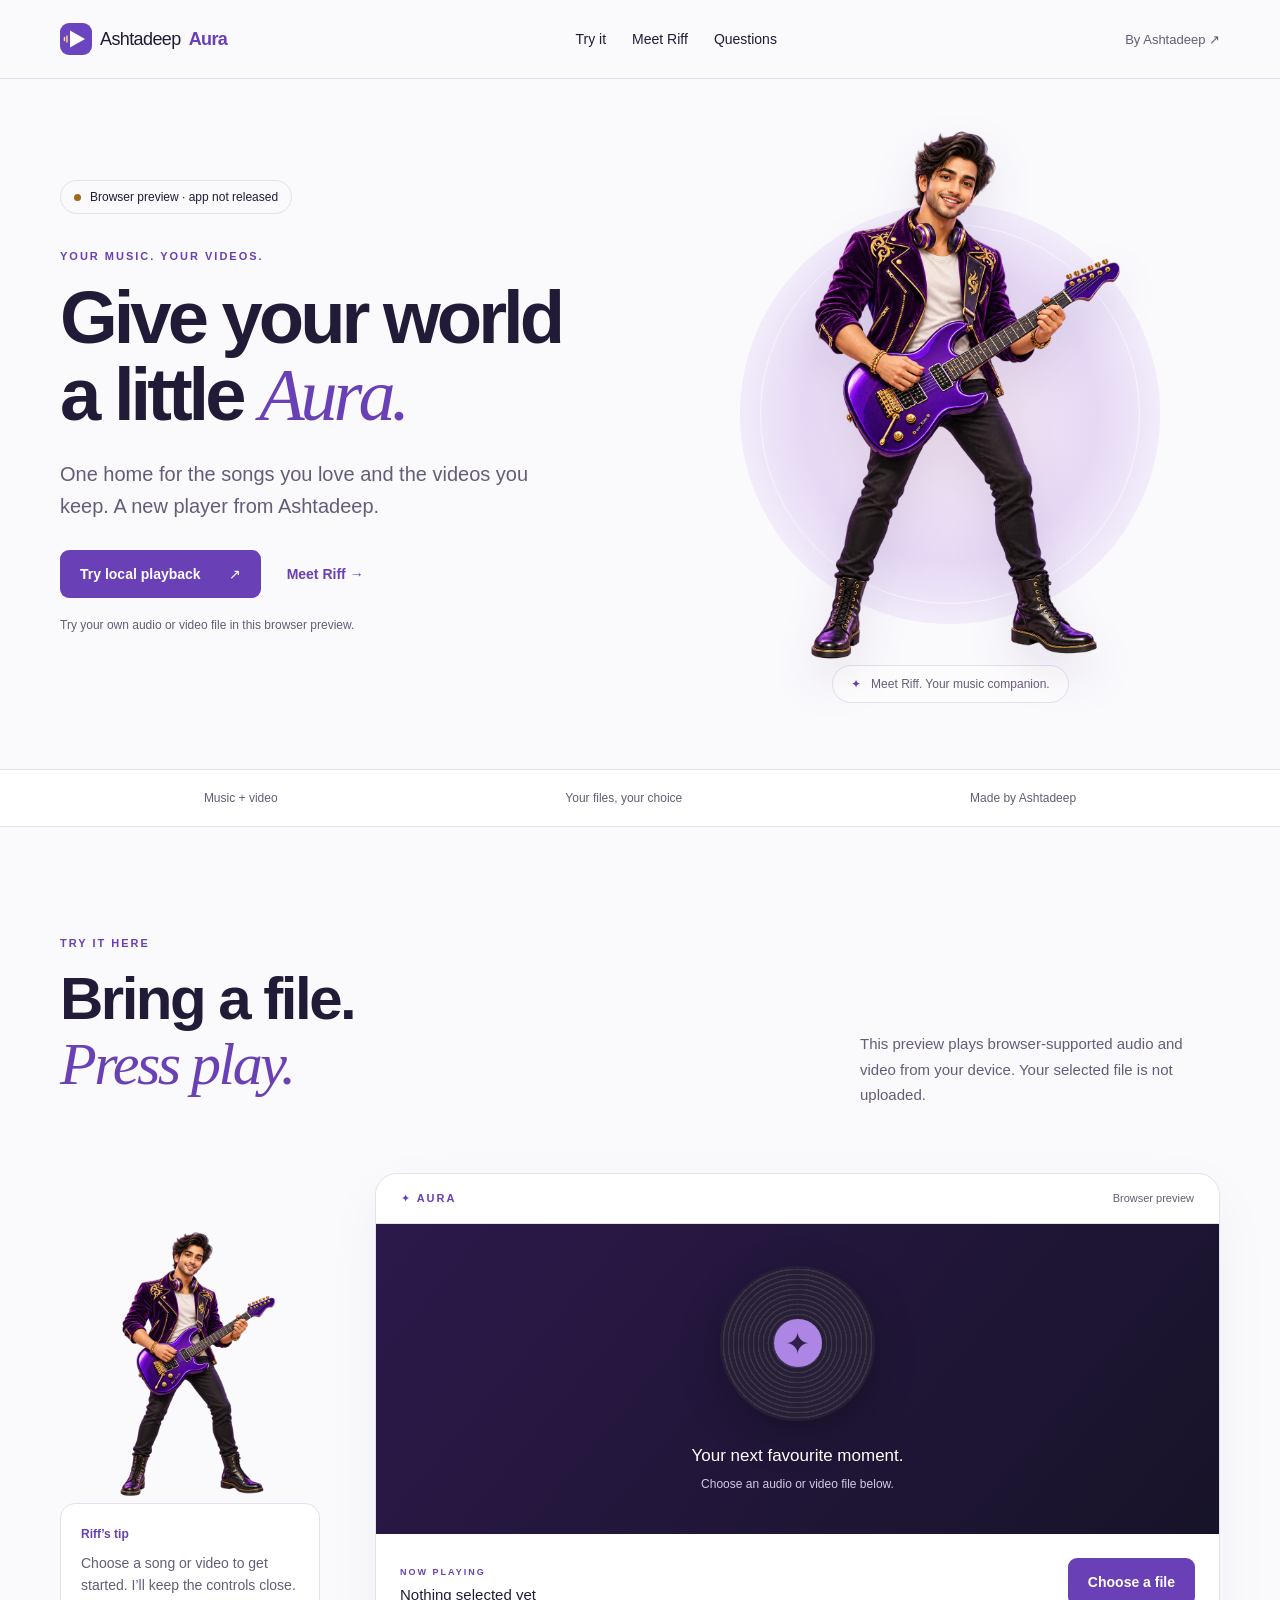
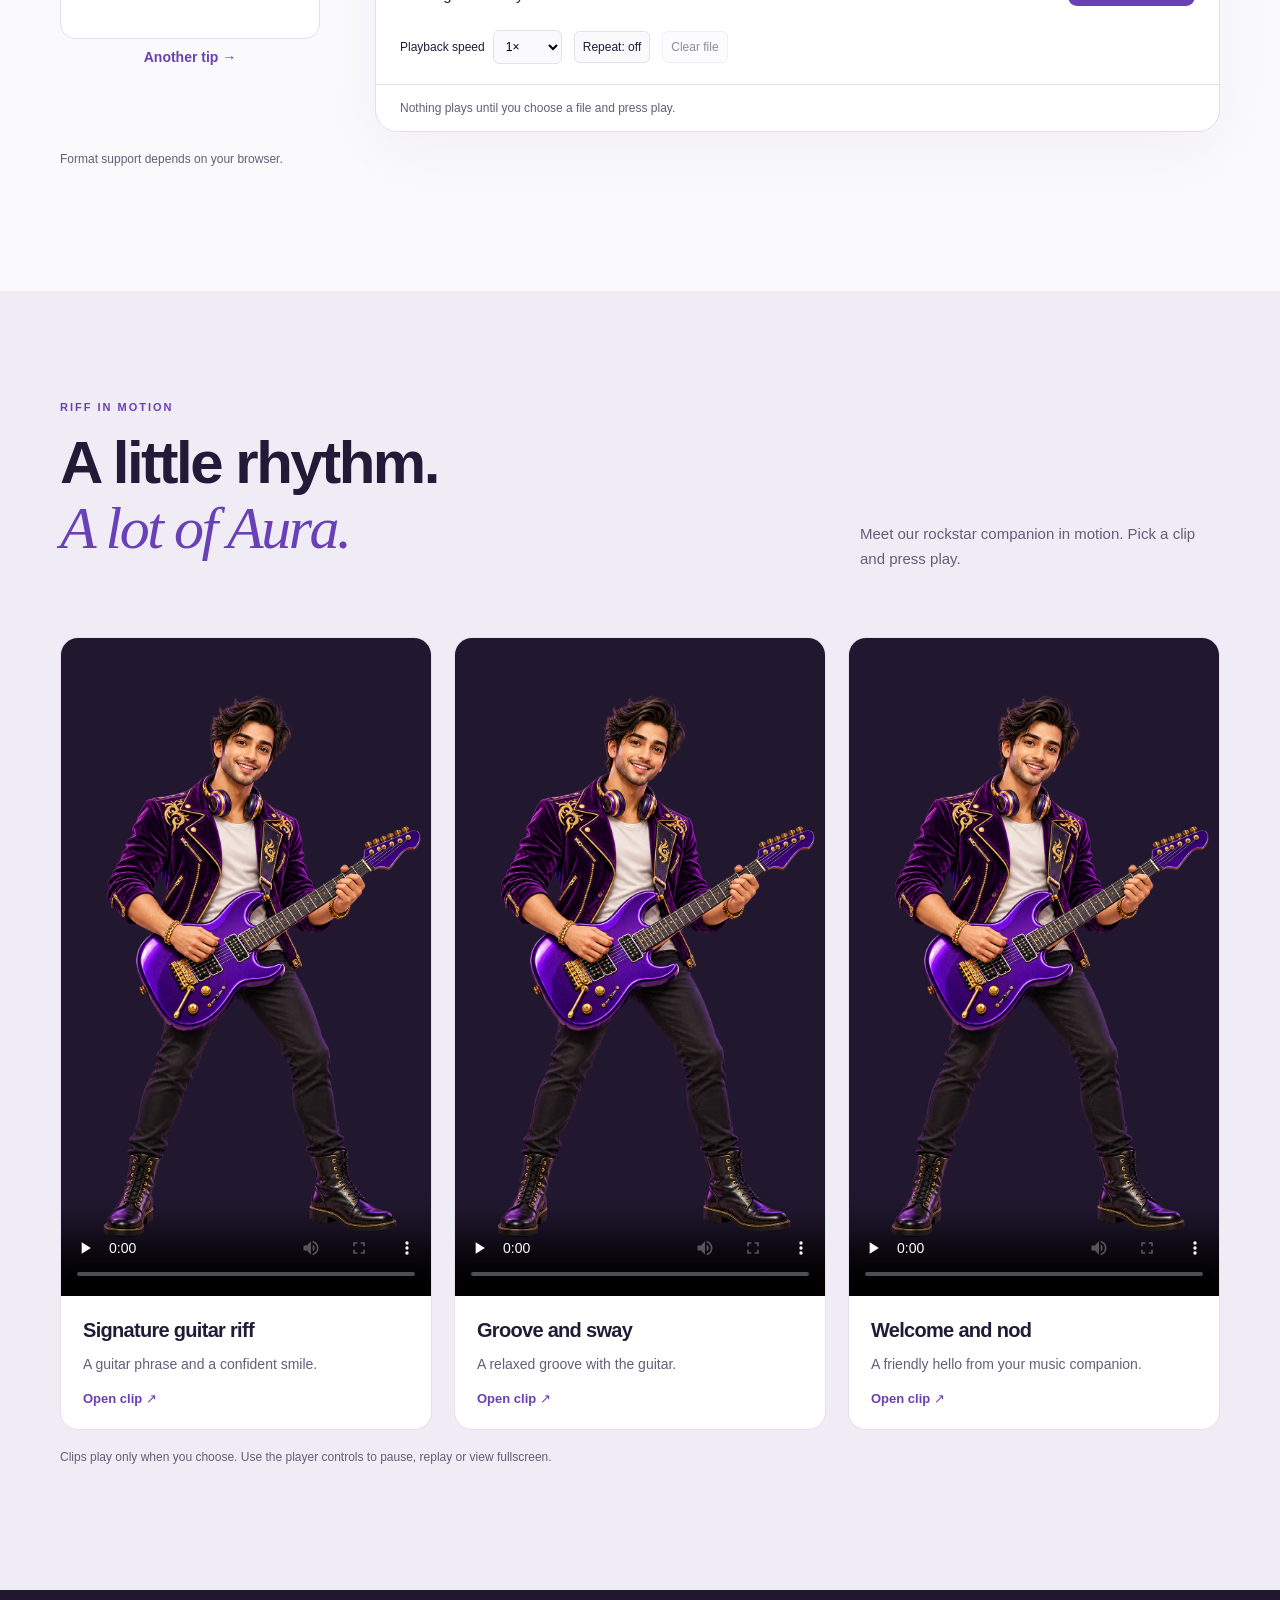
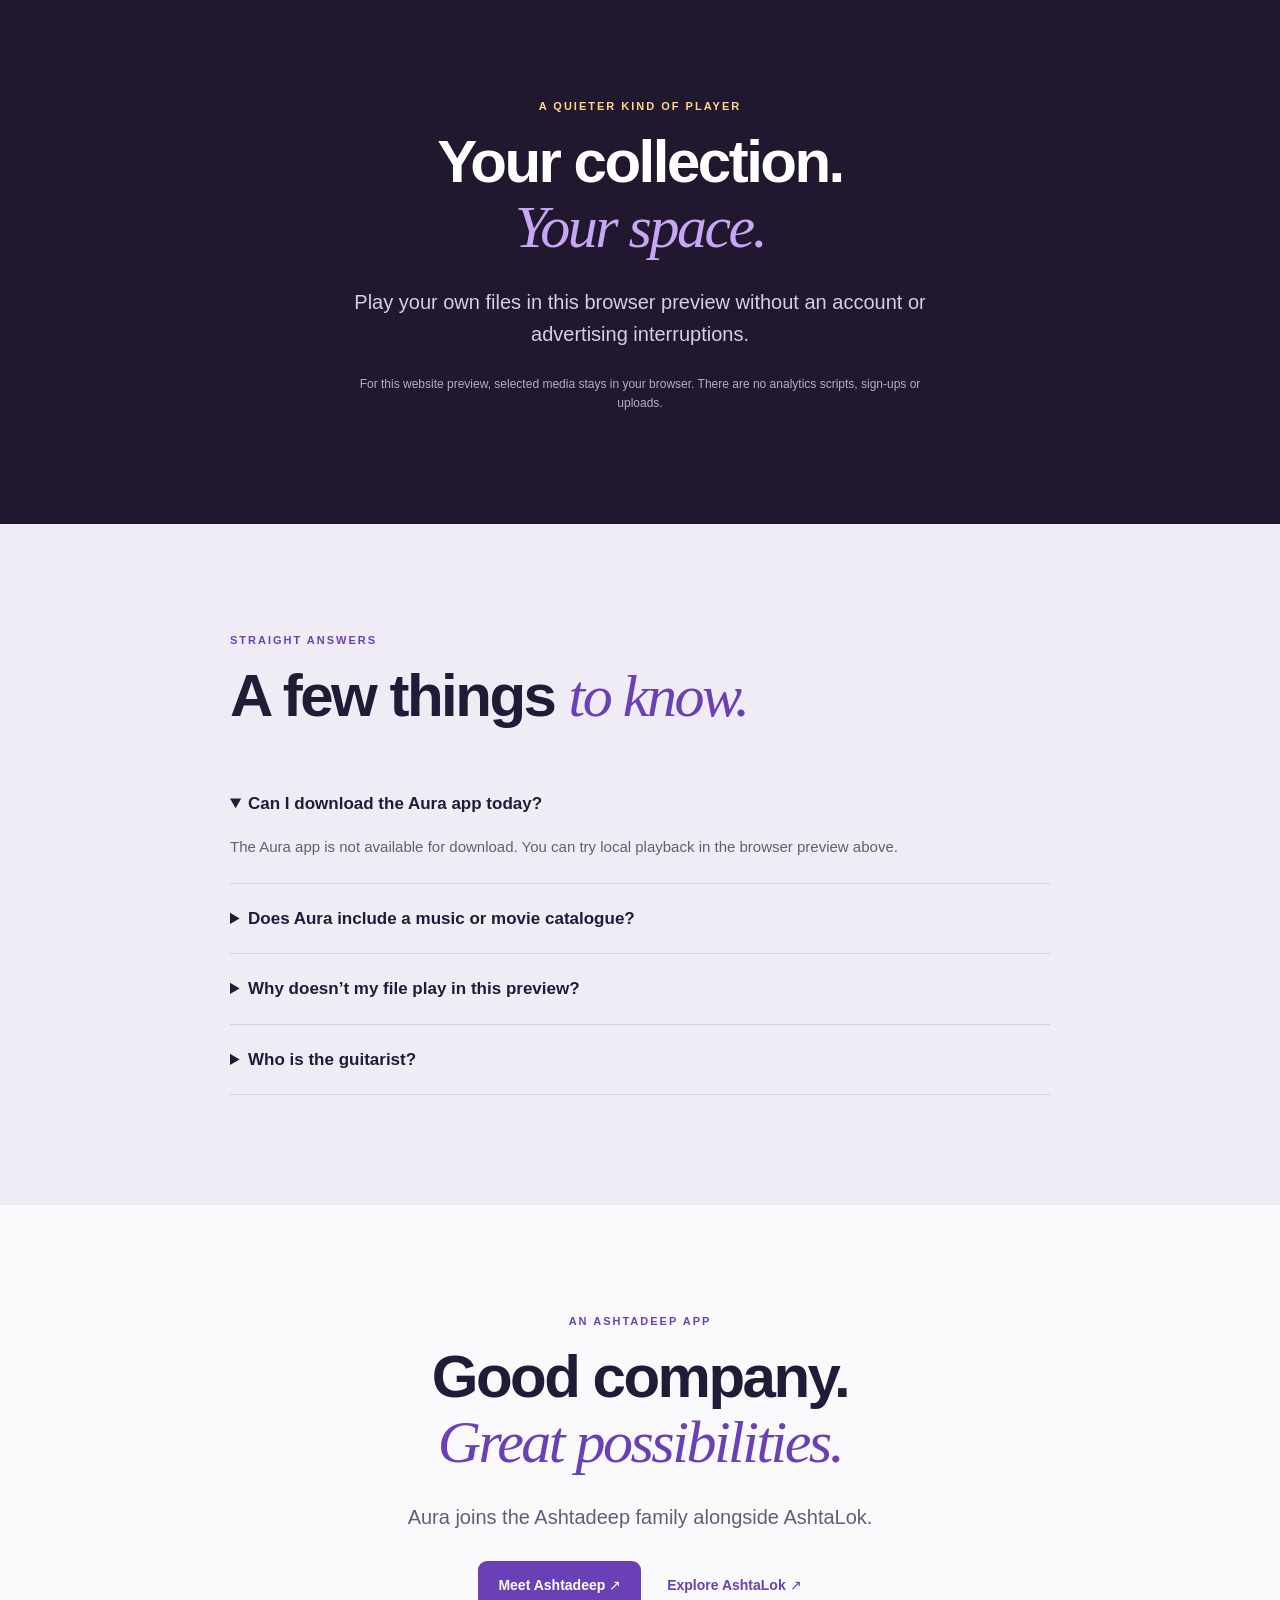
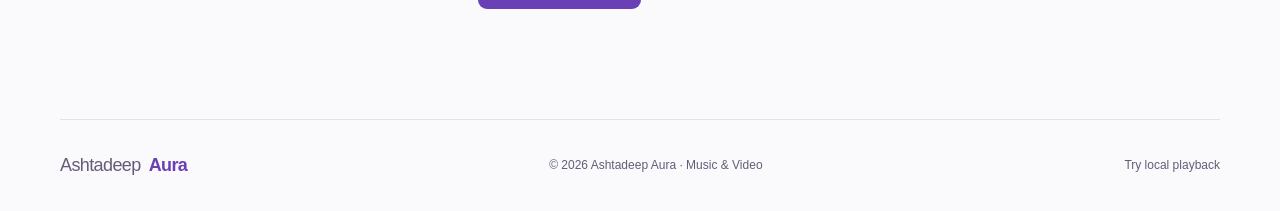
==== commit 5dc42b5f: "Remove internal Aura roadmap and development plans from public website" ====
--- a/aura/index.html
+++ b/aura/index.html
@@ -4,17 +4,17 @@
   <meta charset="utf-8"><meta name="viewport" content="width=device-width,initial-scale=1">
   <title>Ashtadeep Aura — Music & Video</title>
   <link rel="canonical" href="https://aura.ashtadeep.com/">
-  <meta name="description" content="Meet Ashtadeep Aura, a music and video player in development. Explore the vision and try local playback in your browser.">
+  <meta name="description" content="Meet Ashtadeep Aura, a music and video player in development. Meet Riff and try local playback in your browser.">
   <meta name="theme-color" content="#6b45c0">
   <link rel="icon" href="assets/aura-symbol.svg" type="image/svg+xml">
   <link rel="stylesheet" href="styles.css"><script src="app.js" defer></script>
 </head>
 <body>
 <a class="skip" href="#main">Skip to content</a>
-<header><nav class="wrap" aria-label="Main navigation"><a class="brand" href="#"><img src="assets/aura-symbol.svg" alt="" width="32" height="32">Ashtadeep <strong>Aura</strong></a><div class="links"><a href="#demo">Try it</a><a href="#riff">Meet Riff</a><a href="#vision">The vision</a><a href="#roadmap">Roadmap</a><a href="#faq">Questions</a></div><a class="company" href="https://ashtadeep.com/">By Ashtadeep ↗</a></nav></header>
+<header><nav class="wrap" aria-label="Main navigation"><a class="brand" href="#"><img src="assets/aura-symbol.svg" alt="" width="32" height="32">Ashtadeep <strong>Aura</strong></a><div class="links"><a href="#demo">Try it</a><a href="#riff">Meet Riff</a><a href="#faq">Questions</a></div><a class="company" href="https://ashtadeep.com/">By Ashtadeep ↗</a></nav></header>
 <main id="main">
 <section class="hero wrap">
-  <div class="hero-copy"><p class="status"><span></span> In development · app not released</p><p class="eyebrow">YOUR MUSIC. YOUR VIDEOS.</p><h1>Give your world<br>a little <em>Aura.</em></h1><p class="lead">One home for the songs you love and the videos you keep. A new player from Ashtadeep.</p><div class="actions"><a class="button" href="#demo">Try local playback <span>↗</span></a><a class="text-link" href="#roadmap">See what’s coming →</a></div><p class="caption">A working browser preview. Native apps are planned.</p></div>
+  <div class="hero-copy"><p class="status"><span></span> Browser preview · app not released</p><p class="eyebrow">YOUR MUSIC. YOUR VIDEOS.</p><h1>Give your world<br>a little <em>Aura.</em></h1><p class="lead">One home for the songs you love and the videos you keep. A new player from Ashtadeep.</p><div class="actions"><a class="button" href="#demo">Try local playback <span>↗</span></a><a class="text-link" href="#riff">Meet Riff →</a></div><p class="caption">Try your own audio or video file in this browser preview.</p></div>
   <figure class="hero-art"><div class="orbit" aria-hidden="true"></div><img src="assets/riff-human.png" alt="Riff, Aura’s human rockstar mascot in a violet-and-gold stage jacket, holding an electric guitar" width="1024" height="1536"><figcaption><span class="spark">✦</span> Meet Riff. Your music companion.</figcaption></figure>
 </section>
 <div class="ribbon"><div class="wrap"><span>Music + video</span><span>Your files, your choice</span><span>Made by Ashtadeep</span></div></div>
@@ -22,16 +22,14 @@
   <div class="section-heading"><div><p class="eyebrow">TRY IT HERE</p><h2>Bring a file.<br><em>Press play.</em></h2></div><p>This preview plays browser-supported audio and video from your device. Your selected file is not uploaded.</p></div>
   <div class="demo-layout"><aside class="coach"><img src="assets/riff-human.png" alt="" width="1024" height="1536" loading="lazy"><div class="speech"><b>Riff’s tip</b><p id="tip" aria-live="polite">Choose a song or video to get started. I’ll keep the controls close.</p></div><button id="next-tip" class="text-link" type="button">Another tip →</button></aside>
   <div class="player"><div class="player-top"><span class="mini-brand">✦ AURA</span><span class="preview-label">Browser preview</span></div><div class="media-stage"><div id="empty"><div class="record" aria-hidden="true"><span>✦</span></div><p>Your next favourite moment.</p><span>Choose an audio or video file below.</span></div><video id="media" controls playsinline preload="metadata" hidden aria-label="Local music and video player"></video></div><div class="player-bottom"><div><span class="eyebrow">NOW PLAYING</span><p id="filename">Nothing selected yet</p></div><label class="button file-label">Choose a file<input id="file" type="file" accept="audio/*,video/*,.mkv,.flac,.opus,.webm,.m4a,.mp4,.mp3,.wav,.ogg"></label></div><div class="player-options"><label>Playback speed <select id="speed"><option value="0.5">0.5×</option><option value="0.75">0.75×</option><option value="1" selected>1×</option><option value="1.25">1.25×</option><option value="1.5">1.5×</option><option value="2">2×</option></select></label><button id="loop" type="button" aria-pressed="false">Repeat: off</button><button id="clear" type="button" disabled>Clear file</button></div><p id="feedback" class="feedback" role="status">Nothing plays until you choose a file and press play.</p></div></div>
-  <p class="caption">Format support depends on your browser. This preview does not represent the planned native app’s full codec support.</p>
+  <p class="caption">Format support depends on your browser.</p>
 </section>
 <section id="riff" class="section tinted"><div class="wrap"><div class="section-heading"><div><p class="eyebrow">RIFF IN MOTION</p><h2>A little rhythm.<br><em>A lot of Aura.</em></h2></div><p>Meet our rockstar companion in motion. Pick a clip and press play.</p></div><div class="riff-gallery"><article class="riff-clip"><video controls playsinline loop preload="none" poster="assets/riff-human.png" aria-label="Riff: Signature guitar riff"><source src="https://d8j0ntlcm91z4.cloudfront.net/user_3CpeGcP6UwAptEAFYU7376OFuYa/hf_20261009_235147_fc02fef9-0763-463e-9e42-42139e08a25d.mp4" type="video/mp4"></video><div><h3>Signature guitar riff</h3><p>A guitar phrase and a confident smile.</p><a href="https://d8j0ntlcm91z4.cloudfront.net/user_3CpeGcP6UwAptEAFYU7376OFuYa/hf_20261009_235147_fc02fef9-0763-463e-9e42-42139e08a25d.mp4" target="_blank" rel="noopener">Open clip ↗</a></div></article>
 <article class="riff-clip"><video controls playsinline loop preload="none" poster="assets/riff-human.png" aria-label="Riff: Groove and sway"><source src="https://d8j0ntlcm91z4.cloudfront.net/user_3CpeGcP6UwAptEAFYU7376OFuYa/hf_20261009_235147_af501360-f133-4736-9c4f-7782f624509c.mp4" type="video/mp4"></video><div><h3>Groove and sway</h3><p>A relaxed groove with the guitar.</p><a href="https://d8j0ntlcm91z4.cloudfront.net/user_3CpeGcP6UwAptEAFYU7376OFuYa/hf_20261009_235147_af501360-f133-4736-9c4f-7782f624509c.mp4" target="_blank" rel="noopener">Open clip ↗</a></div></article>
 <article class="riff-clip"><video controls playsinline loop preload="none" poster="assets/riff-human.png" aria-label="Riff: Welcome and nod"><source src="https://d8j0ntlcm91z4.cloudfront.net/user_3CpeGcP6UwAptEAFYU7376OFuYa/hf_20261009_235147_9d776ec9-8ad1-4d5b-b747-9ade8b6d28b5.mp4" type="video/mp4"></video><div><h3>Welcome and nod</h3><p>A friendly hello from your music companion.</p><a href="https://d8j0ntlcm91z4.cloudfront.net/user_3CpeGcP6UwAptEAFYU7376OFuYa/hf_20261009_235147_9d776ec9-8ad1-4d5b-b747-9ade8b6d28b5.mp4" target="_blank" rel="noopener">Open clip ↗</a></div></article>
 </div><p class="caption">Clips play only when you choose. Use the player controls to pause, replay or view fullscreen.</p></div></section>
-<section id="vision" class="section tinted"><div class="wrap"><p class="eyebrow">THE VISION · PLANNED FEATURES</p><h2>Less searching.<br><em>More enjoying.</em></h2><div class="feature-grid"><article class="feature wide"><span class="feature-icon">♫</span><h3>Music and video,<br>together.</h3><p>Browse albums, folders and videos in one library, with your favourites always within reach.</p><div class="pills"><span>Albums</span><span>Videos</span><span>Playlists</span></div></article><article class="feature"><span class="feature-icon">≋</span><h3>Sound, your way.</h3><p>Equalizer, gapless listening and volume normalization are on the roadmap.</p></article><article class="feature"><span class="feature-icon">▶</span><h3>Every detail counts.</h3><p>Subtitles, playback speed, bookmarks and resume controls for your videos.</p></article><article class="feature"><span class="feature-icon">◎</span><h3>Start with your files.</h3><p>Local playback first. Personal media-server connections and casting come later.</p></article><article class="feature"><span class="feature-icon">✦</span><h3>Simple when you want.</h3><p>Clear everyday controls, with advanced settings available when you need them.</p></article></div></div></section>
-<section class="section night"><div class="wrap privacy"><p class="eyebrow">A QUIETER KIND OF PLAYER</p><h2>Your collection.<br><em>Your space.</em></h2><p class="lead">Our design goal: local playback without an account, and no advertising interrupting your music or video.</p><p class="caption">For this website preview, selected media stays in your browser. There are no analytics scripts, sign-ups or uploads.</p></div></section>
-<section id="roadmap" class="section wrap"><div class="section-heading"><div><p class="eyebrow">WHAT COMES NEXT</p><h2>Aura, <em>in the making.</em></h2></div><p>The browser preview is available here. App development and platform choices are still ahead; no release date is promised.</p></div><ol class="timeline"><li><span class="phase">01</span><div><span class="badge current">Current</span><h3>Brand & browser preview</h3><p>Ashtadeep Aura identity, Riff mascot, this website and basic local browser playback.</p></div></li><li><span class="phase">02</span><div><span class="badge">Planned</span><h3>The everyday player</h3><p>Native music/video playback, media library, playlists, search, background audio and subtitles.</p></div></li><li><span class="phase">03</span><div><span class="badge">Planned</span><h3>A richer experience</h3><p>Audio tuning, gapless playback, lyrics, gestures, bookmarks and accessibility improvements.</p></div></li><li><span class="phase">04</span><div><span class="badge">Later</span><h3>Your library, connected</h3><p>Personal media servers, casting, optional sync and more platforms, after core playback is reliable.</p></div></li></ol></section>
-<section id="faq" class="section tinted"><div class="wrap faq"><p class="eyebrow">STRAIGHT ANSWERS</p><h2>A few things <em>to know.</em></h2><details open><summary>Can I download the Aura app today?</summary><p>Not yet. This is the first website and browser preview. Native apps have not been released.</p></details><details><summary>Does Aura include a music or movie catalogue?</summary><p>No catalogue is provided. The starting point is playing your own files. Connections to your personal media sources are planned.</p></details><details><summary>Why doesn’t my file play in this preview?</summary><p>Browsers support different codecs and containers. Try an MP3 audio file or an MP4 video with H.264 video and AAC audio. Native app format support will be defined and tested separately.</p></details><details><summary>Which platforms are coming?</summary><p>Android is the recommended first platform. Desktop and iOS are proposed follow-ups; the launch order is not confirmed.</p></details><details><summary>Who is the guitarist?</summary><p>Meet Riff: the original human-like rockstar mascot created for Ashtadeep Aura. A violet-and-gold stage jacket inspired by Bollywood and Hollywood, headphones, and an electric guitar.</p></details></div></section>
+<section class="section night"><div class="wrap privacy"><p class="eyebrow">A QUIETER KIND OF PLAYER</p><h2>Your collection.<br><em>Your space.</em></h2><p class="lead">Play your own files in this browser preview without an account or advertising interruptions.</p><p class="caption">For this website preview, selected media stays in your browser. There are no analytics scripts, sign-ups or uploads.</p></div></section>
+<section id="faq" class="section tinted"><div class="wrap faq"><p class="eyebrow">STRAIGHT ANSWERS</p><h2>A few things <em>to know.</em></h2><details open><summary>Can I download the Aura app today?</summary><p>The Aura app is not available for download. You can try local playback in the browser preview above.</p></details><details><summary>Does Aura include a music or movie catalogue?</summary><p>No catalogue is provided. The browser preview plays audio and video files you select from your device.</p></details><details><summary>Why doesn’t my file play in this preview?</summary><p>Browsers support different codecs and containers. Try an MP3 audio file or an MP4 video with H.264 video and AAC audio.</p></details><details><summary>Who is the guitarist?</summary><p>Meet Riff: the original human-like rockstar mascot created for Ashtadeep Aura. A violet-and-gold stage jacket inspired by Bollywood and Hollywood, headphones, and an electric guitar.</p></details></div></section>
 <section class="section wrap closing"><p class="eyebrow">AN ASHTADEEP APP</p><h2>Good company.<br><em>Great possibilities.</em></h2><p class="lead">Aura joins the Ashtadeep family alongside AshtaLok.</p><div class="actions"><a class="button" href="https://ashtadeep.com/">Meet Ashtadeep ↗</a><a class="text-link" href="https://ashtalok.ashtadeep.com/">Explore AshtaLok ↗</a></div></section>
-</main><footer class="wrap"><a class="brand" href="#">Ashtadeep <strong>Aura</strong></a><p>© 2026 Ashtadeep Aura · Music & Video</p><a href="#roadmap">App in development</a></footer>
+</main><footer class="wrap"><a class="brand" href="#">Ashtadeep <strong>Aura</strong></a><p>© 2026 Ashtadeep Aura · Music & Video</p><a href="#demo">Try local playback</a></footer>
 </body></html>
